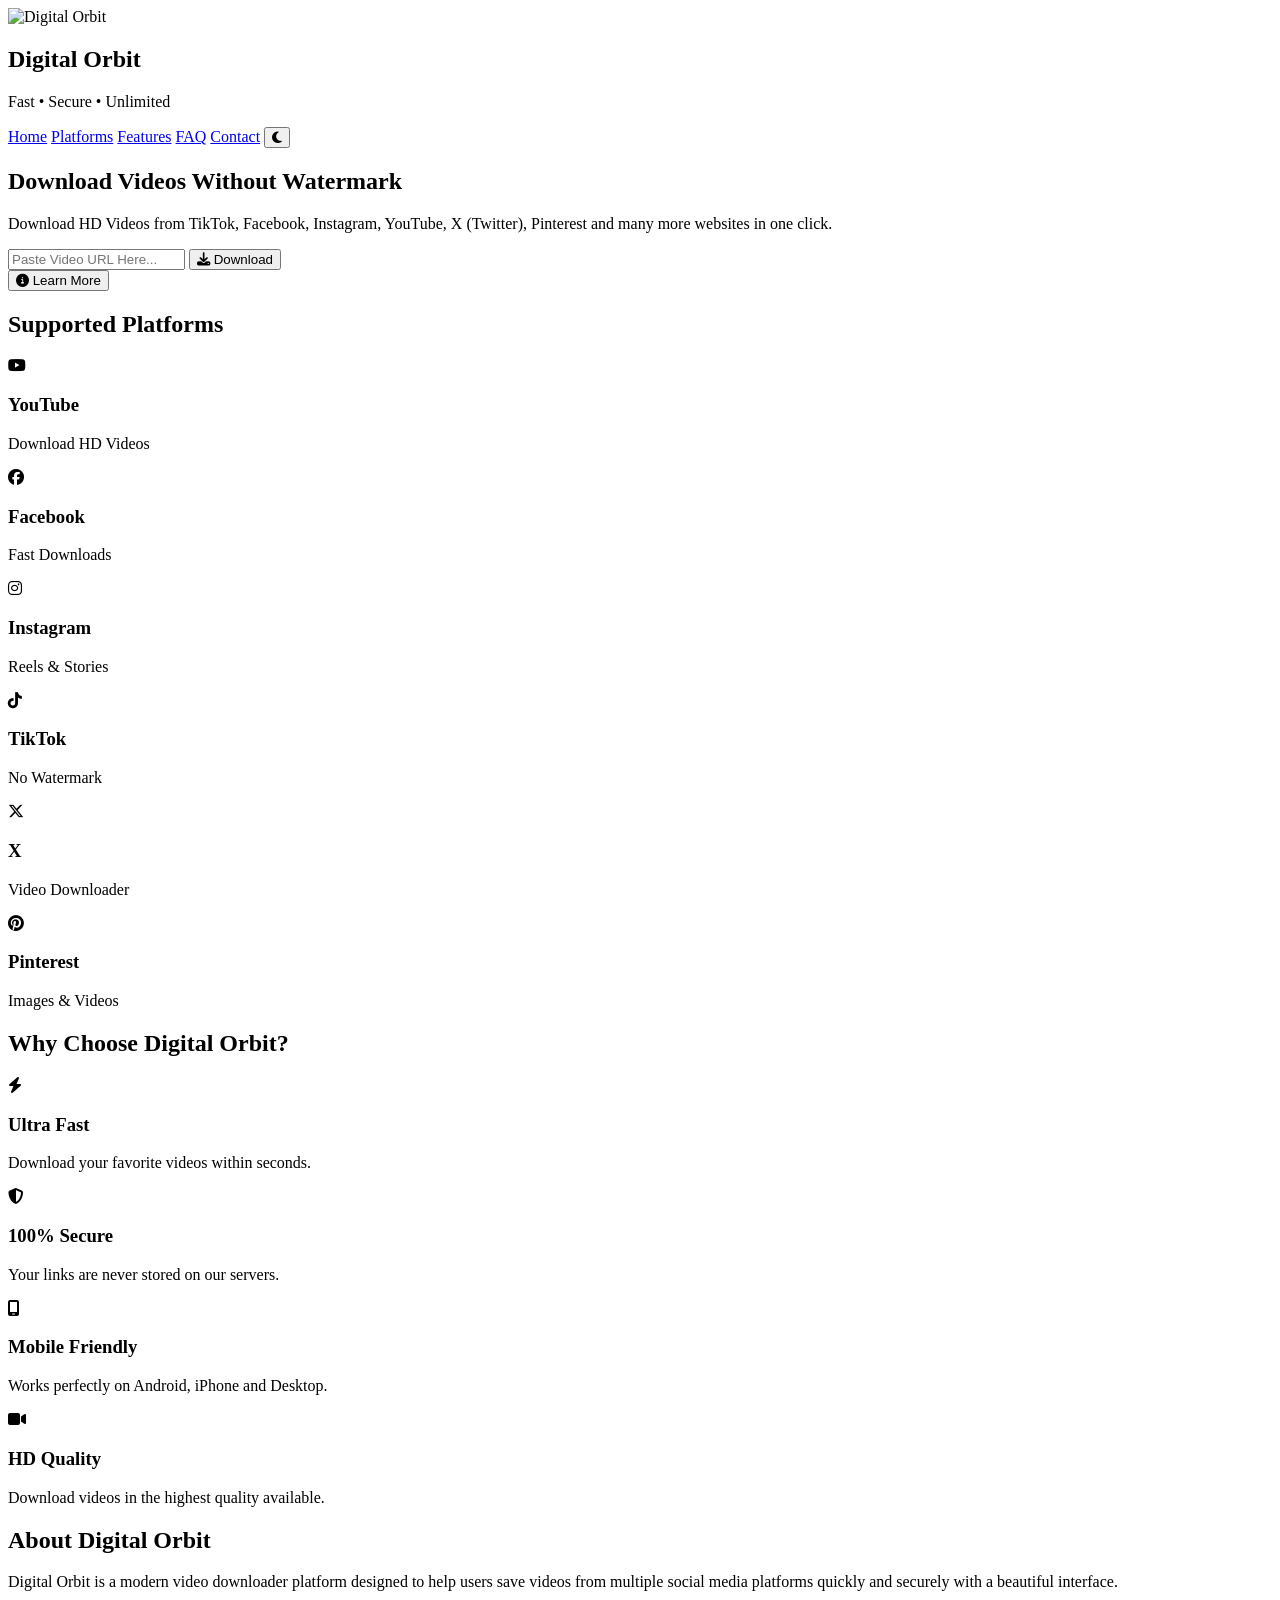
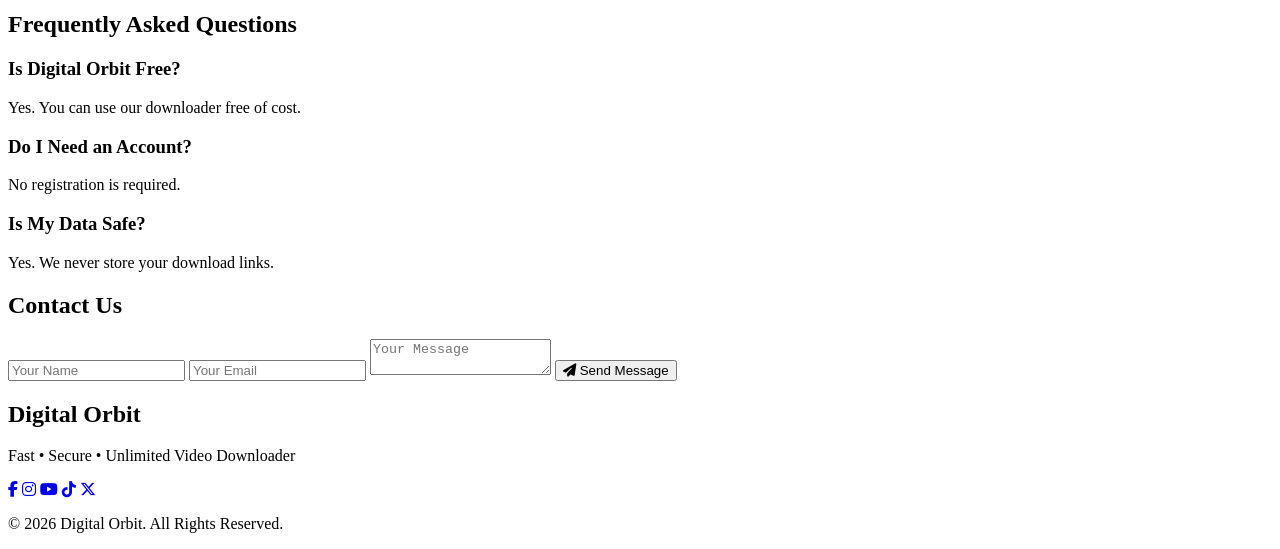
==== index.html @ 80f9911b "Add files via upload" ====
<!DOCTYPE html>
<html lang="en">
<head>
<meta charset="UTF-8">
<meta name="viewport" content="width=device-width, initial-scale=1.0">

<title>Digital Orbit | Video Downloader</title>

<link rel="stylesheet" href="style.css">

<link rel="preconnect" href="https://fonts.googleapis.com">
<link href="https://fonts.googleapis.com/css2?family=Poppins:wght@300;400;500;600;700;800&display=swap" rel="stylesheet">

<link rel="stylesheet" href="https://cdnjs.cloudflare.com/ajax/libs/font-awesome/6.6.0/css/all.min.css">

</head>

<body>



<header>

<div class="logo">

<img src="logo.png" alt="Digital Orbit">

<div class="logo-text">

<h2>Digital Orbit</h2>

<p>Fast • Secure • Unlimited</p>

</div>

</div>

<nav>

<a href="#home">Home</a>

<a href="#platforms">Platforms</a>

<a href="#features">Features</a>

<a href="#faq">FAQ</a>

<a href="#contact">Contact</a>

<button id="mode">

<i class="fa-solid fa-moon"></i>

</button>

</nav>

</header>

<!-- ================= HERO ================= -->

<section class="hero" id="home">

<div class="hero-content">

<h1>

Download Videos

<span>Without Watermark</span>

</h1>

<p>

Download HD Videos from TikTok, Facebook,
Instagram, YouTube, X (Twitter), Pinterest
and many more websites in one click.

</p>

<div class="download-box">

<input
type="text"
id="videoURL"
placeholder="Paste Video URL Here...">

<button id="downloadBtn">

<i class="fa-solid fa-download"></i>

Download

</button>

</div>

<div class="hero-buttons">

<button class="secondary">

<i class="fa-solid fa-circle-info"></i>

Learn More

</button>

</div>

</div>

</section>

<!-- ================= PLATFORMS ================= -->

<section class="cards" id="platforms">

<h2 class="section-title">

Supported Platforms

</h2>

<div class="card-container">

<div class="card">

<i class="fab fa-youtube"></i>

<h3>YouTube</h3>

<p>Download HD Videos</p>

</div>

<div class="card">

<i class="fab fa-facebook"></i>

<h3>Facebook</h3>

<p>Fast Downloads</p>

</div>

<div class="card">

<i class="fab fa-instagram"></i>

<h3>Instagram</h3>

<p>Reels & Stories</p>

</div>

<div class="card">

<i class="fab fa-tiktok"></i>

<h3>TikTok</h3>

<p>No Watermark</p>

</div>

<div class="card">

<i class="fab fa-x-twitter"></i>

<h3>X</h3>

<p>Video Downloader</p>

</div>

<div class="card">

<i class="fab fa-pinterest"></i>

<h3>Pinterest</h3>

<p>Images & Videos</p>

</div>

</div>

</section>
<!-- ================= FEATURES ================= -->

<section class="features" id="features">

<h2 class="section-title">Why Choose Digital Orbit?</h2>

<div class="feature-grid">

<div class="feature-box">
<i class="fa-solid fa-bolt"></i>
<h3>Ultra Fast</h3>
<p>Download your favorite videos within seconds.</p>
</div>

<div class="feature-box">
<i class="fa-solid fa-shield-halved"></i>
<h3>100% Secure</h3>
<p>Your links are never stored on our servers.</p>
</div>

<div class="feature-box">
<i class="fa-solid fa-mobile-screen"></i>
<h3>Mobile Friendly</h3>
<p>Works perfectly on Android, iPhone and Desktop.</p>
</div>

<div class="feature-box">
<i class="fa-solid fa-video"></i>
<h3>HD Quality</h3>
<p>Download videos in the highest quality available.</p>
</div>

</div>

</section>

<!-- ================= ABOUT ================= -->

<section class="about">

<h2 class="section-title">About Digital Orbit</h2>

<p>

Digital Orbit is a modern video downloader platform designed
to help users save videos from multiple social media platforms
quickly and securely with a beautiful interface.

</p>

</section>

<!-- ================= FAQ ================= -->

<section class="faq" id="faq">

<h2 class="section-title">Frequently Asked Questions</h2>

<div class="faq-item">
<h3>Is Digital Orbit Free?</h3>
<p>Yes. You can use our downloader free of cost.</p>
</div>

<div class="faq-item">
<h3>Do I Need an Account?</h3>
<p>No registration is required.</p>
</div>

<div class="faq-item">
<h3>Is My Data Safe?</h3>
<p>Yes. We never store your download links.</p>
</div>

</section>

<!-- ================= CONTACT ================= -->

<section class="contact" id="contact">

<h2 class="section-title">Contact Us</h2>

<form class="contact-form">

<input type="text" placeholder="Your Name">

<input type="email" placeholder="Your Email">

<textarea placeholder="Your Message"></textarea>

<button type="submit">

<i class="fa-solid fa-paper-plane"></i>

Send Message

</button>

</form>

</section>

<!-- ================= FOOTER ================= -->

<footer>

<div class="footer-content">

<h2>Digital Orbit</h2>

<p>

Fast • Secure • Unlimited Video Downloader

</p>

<div class="socials">

<a href="#"><i class="fab fa-facebook-f"></i></a>

<a href="#"><i class="fab fa-instagram"></i></a>

<a href="#"><i class="fab fa-youtube"></i></a>

<a href="#"><i class="fab fa-tiktok"></i></a>

<a href="#"><i class="fab fa-x-twitter"></i></a>

</div>

<p class="copyright">

© 2026 Digital Orbit. All Rights Reserved.

</p>

</div>

</footer>

<script src="khan.js"></script>

</body>
</html>
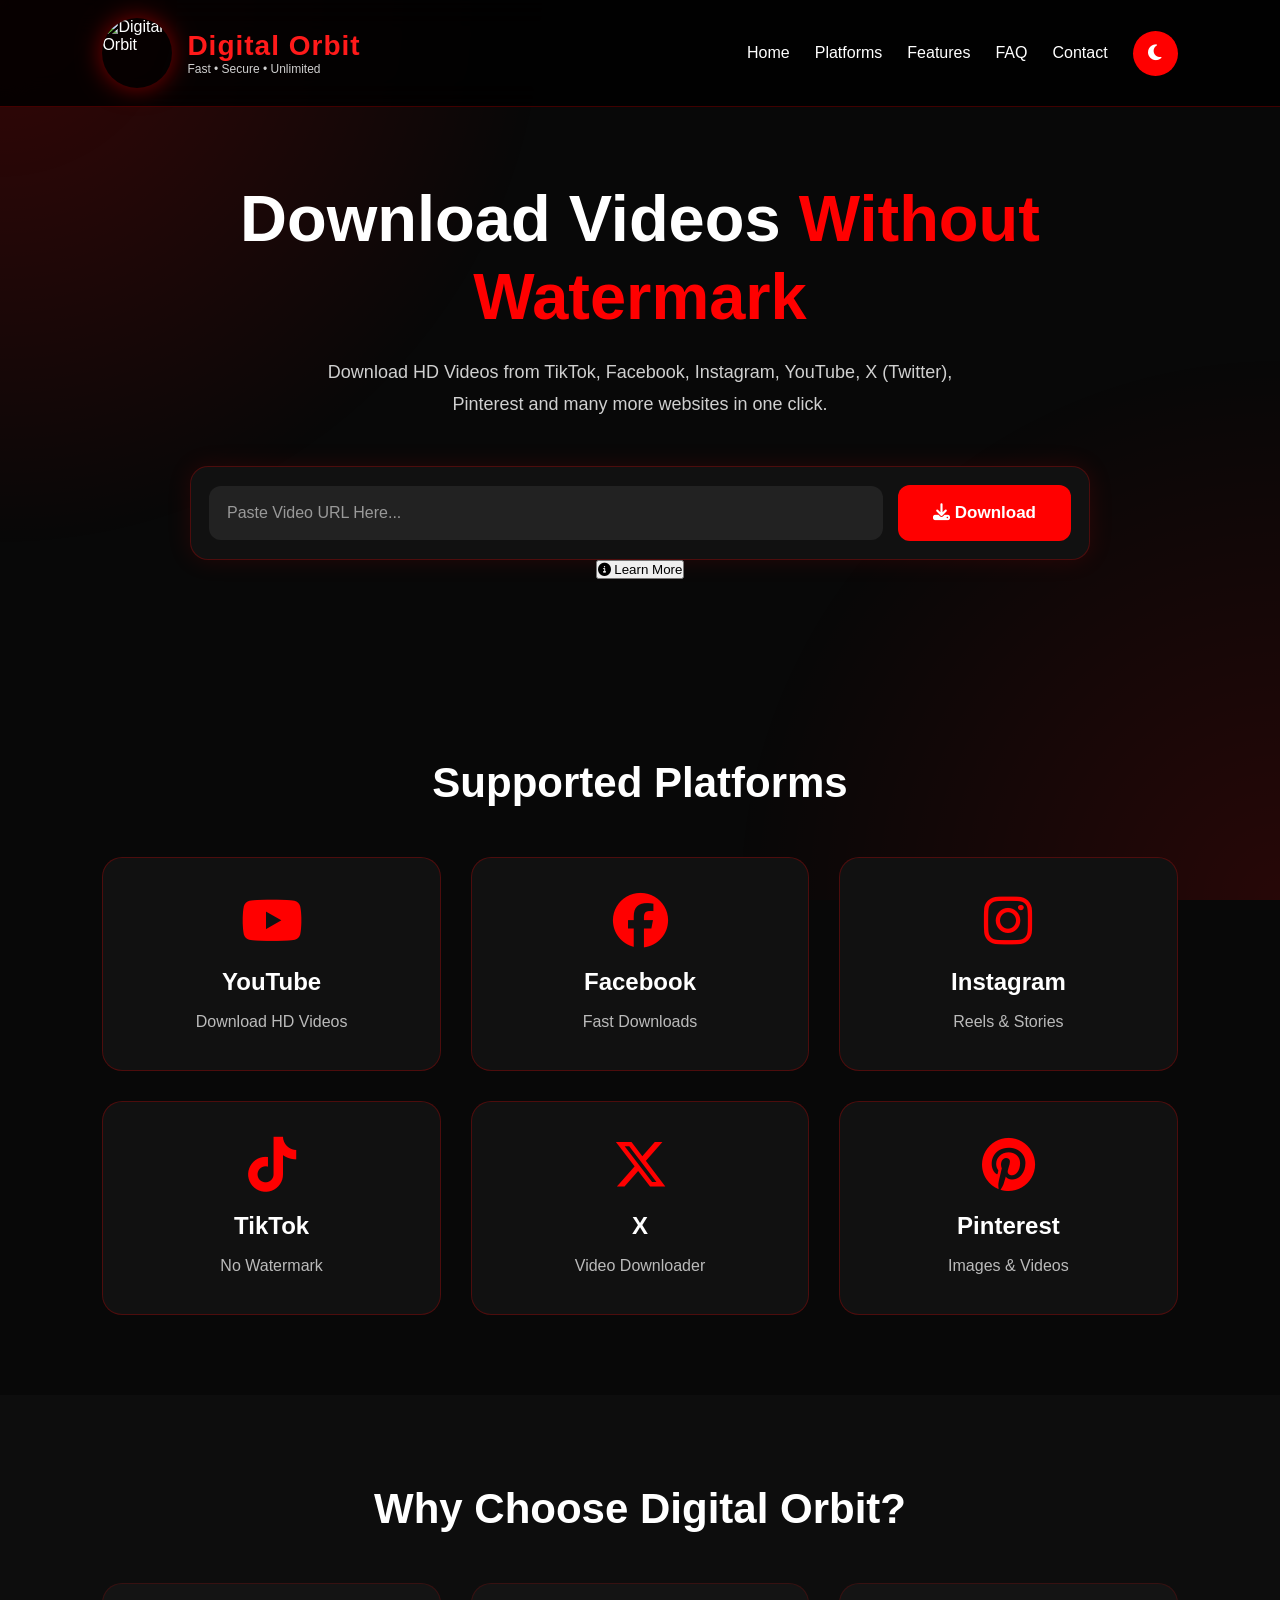
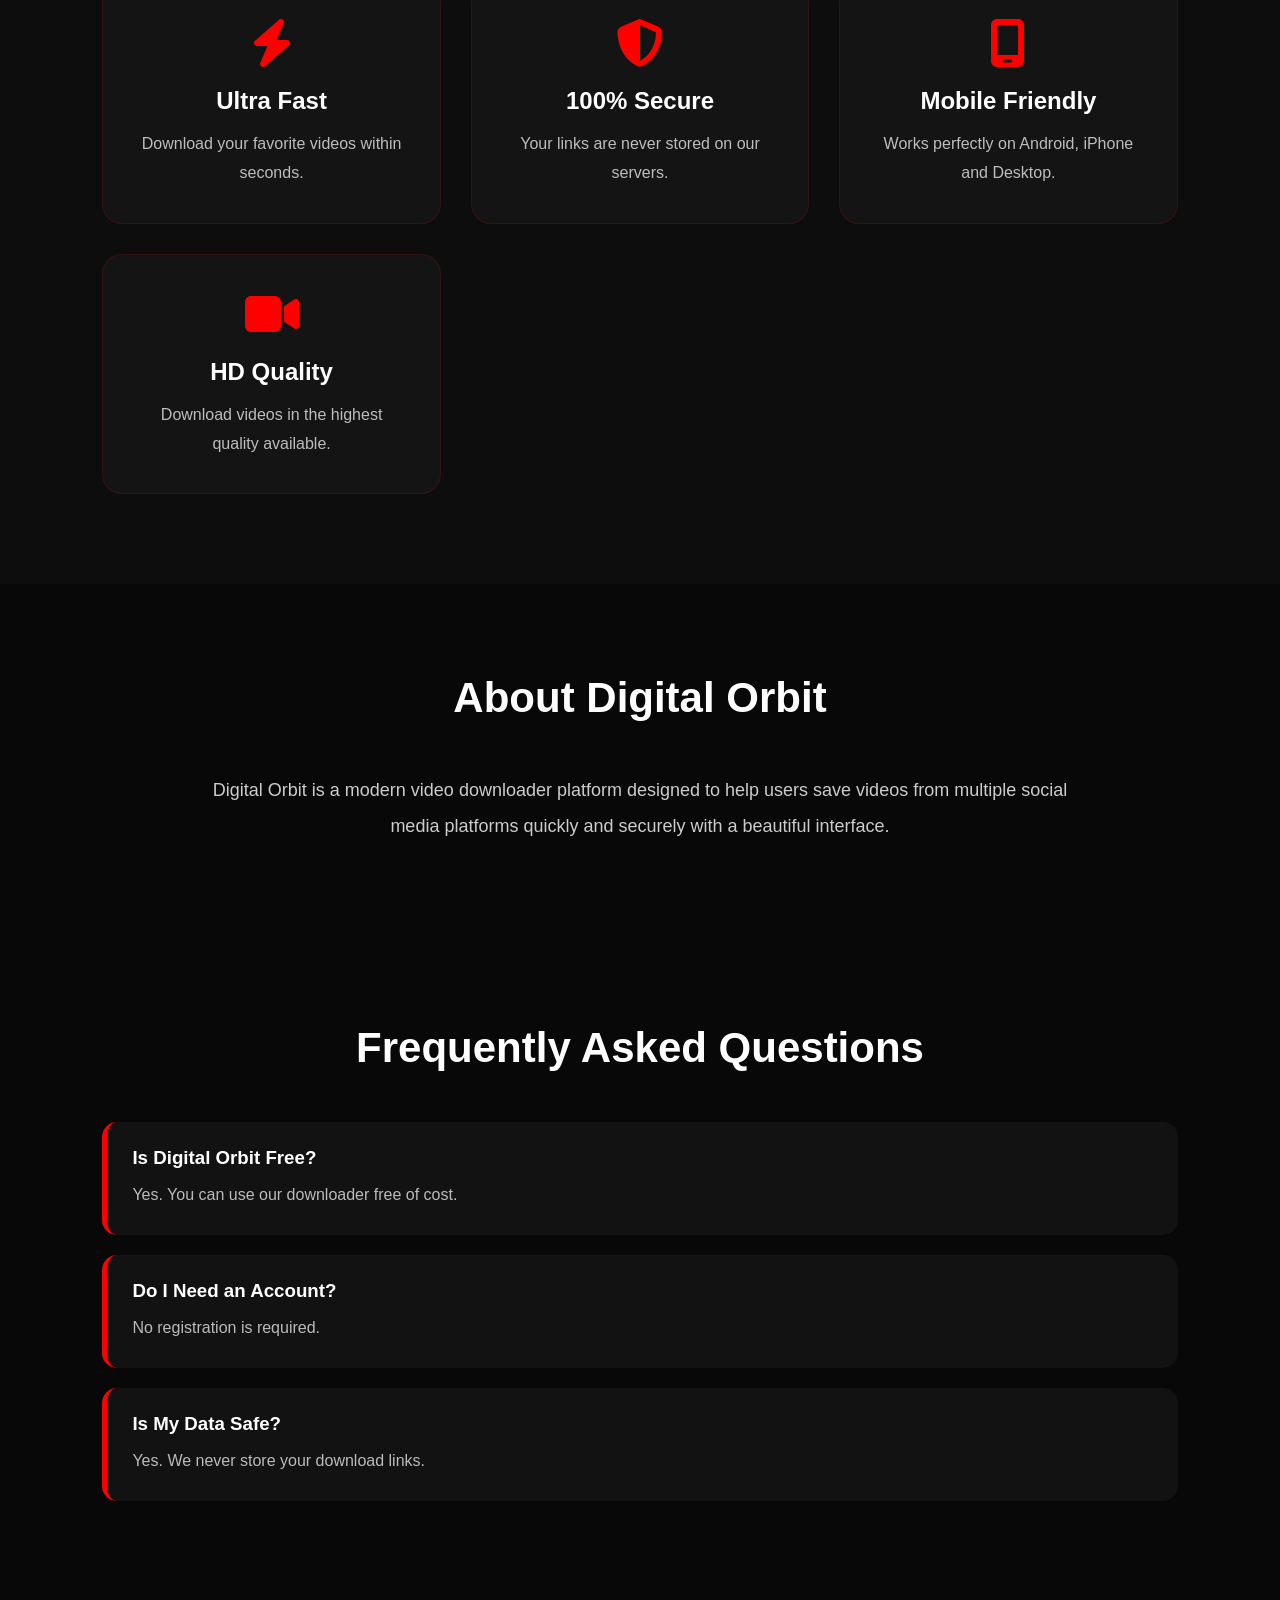
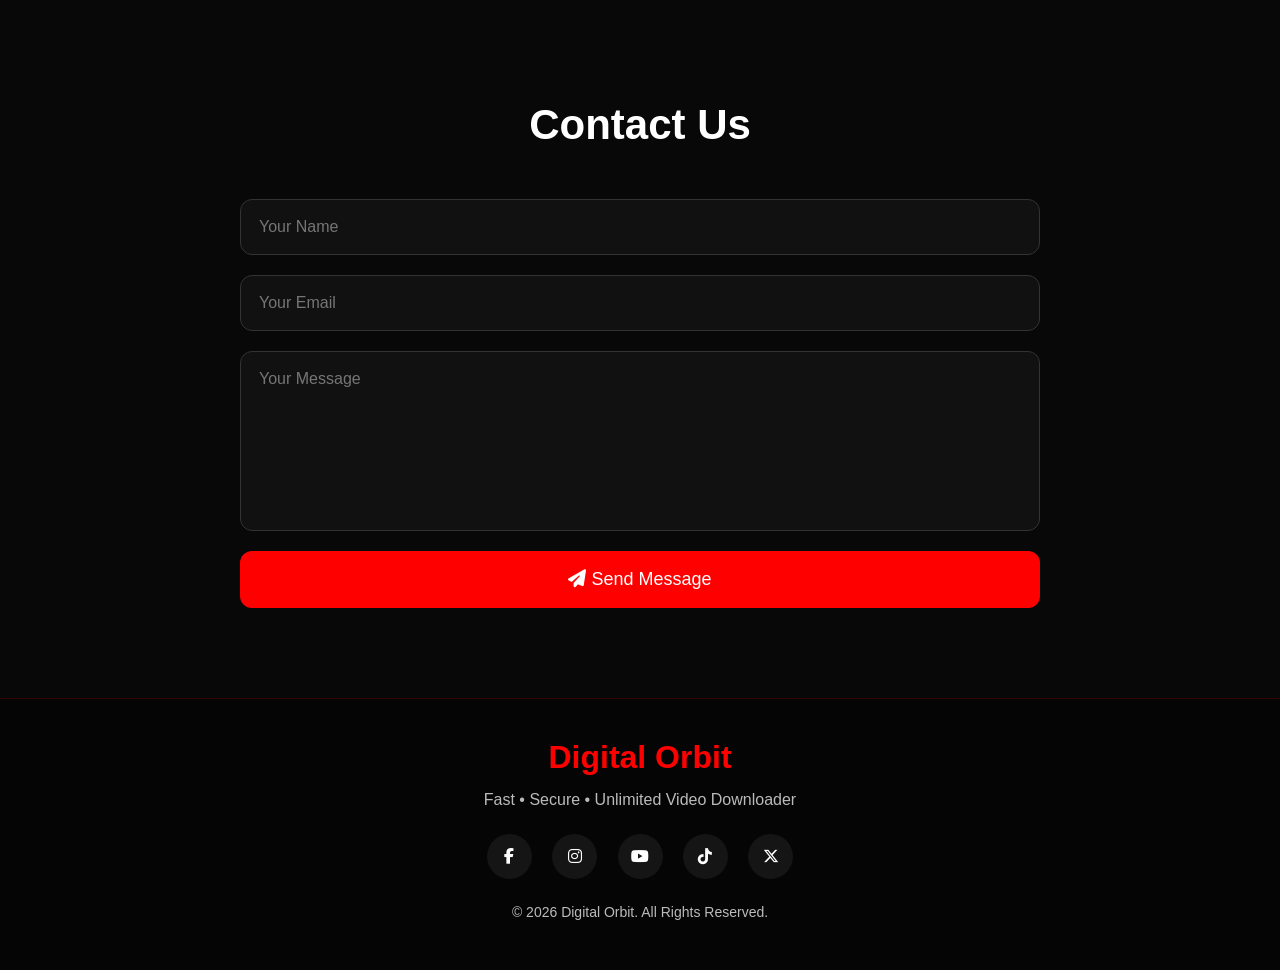
==== commit d3df97ce: "Add files via upload" ====
--- a/index.html
+++ b/index.html
@@ -6,7 +6,7 @@
 
 <title>Digital Orbit | Video Downloader</title>
 
-<link rel="stylesheet" href="style.css">
+<link rel="stylesheet" href="khan.css">
 
 <link rel="preconnect" href="https://fonts.googleapis.com">
 <link href="https://fonts.googleapis.com/css2?family=Poppins:wght@300;400;500;600;700;800&display=swap" rel="stylesheet">
--- a/khan.css
+++ b/khan.css
@@ -0,0 +1,845 @@
+
+
+*{
+margin:0;
+padding:0;
+box-sizing:border-box;
+font-family:'Poppins',sans-serif;
+scroll-behavior:smooth;
+}
+
+body{
+
+background:#080808;
+color:#fff;
+overflow-x:hidden;
+
+}
+
+/* Animated Background */
+
+body::before{
+
+content:"";
+
+position:fixed;
+
+top:0;
+left:0;
+
+width:100%;
+height:100%;
+
+background:
+radial-gradient(circle at top left,#ff000030,transparent 35%),
+radial-gradient(circle at bottom right,#ff000020,transparent 35%);
+
+z-index:-2;
+
+}
+
+/* ================= HEADER ================= */
+
+header{
+
+width:100%;
+
+padding:18px 8%;
+
+display:flex;
+
+justify-content:space-between;
+
+align-items:center;
+
+position:fixed;
+
+top:0;
+
+left:0;
+
+background:rgba(0,0,0,.85);
+
+backdrop-filter:blur(15px);
+
+border-bottom:1px solid rgba(255,0,0,.25);
+
+z-index:1000;
+
+}
+
+/* Logo */
+
+.logo{
+
+display:flex;
+
+align-items:center;
+
+gap:15px;
+
+cursor:pointer;
+
+}
+
+.logo img{
+
+width:70px;
+
+height:70px;
+
+border-radius:50%;
+
+box-shadow:0 0 25px rgba(255,0,0,.5);
+
+transition:.5s;
+
+}
+
+.logo img:hover{
+
+transform:rotate(360deg) scale(1.1);
+
+}
+
+.logo-text h2{
+
+font-size:28px;
+
+font-weight:700;
+
+color:#ff1a1a;
+
+letter-spacing:1px;
+
+}
+
+.logo-text p{
+
+font-size:12px;
+
+color:#cfcfcf;
+
+}
+
+/* Navigation */
+
+nav{
+
+display:flex;
+
+align-items:center;
+
+gap:25px;
+
+}
+
+nav a{
+
+text-decoration:none;
+
+color:white;
+
+font-weight:500;
+
+transition:.4s;
+
+position:relative;
+
+}
+
+nav a::after{
+
+content:"";
+
+position:absolute;
+
+left:0;
+
+bottom:-5px;
+
+width:0;
+
+height:2px;
+
+background:#ff0000;
+
+transition:.4s;
+
+}
+
+nav a:hover{
+
+color:#ff0000;
+
+}
+
+nav a:hover::after{
+
+width:100%;
+
+}
+
+/* Dark Mode Button */
+
+#mode{
+
+width:45px;
+
+height:45px;
+
+border:none;
+
+border-radius:50%;
+
+background:#ff0000;
+
+color:#fff;
+
+cursor:pointer;
+
+font-size:18px;
+
+transition:.4s;
+
+}
+
+#mode:hover{
+
+transform:rotate(180deg);
+
+background:#c40000;
+
+}
+
+/* ================= HERO ================= */
+
+.hero{
+
+padding-top:180px;
+
+padding-bottom:100px;
+
+padding-left:8%;
+
+padding-right:8%;
+
+text-align:center;
+
+}
+
+.hero h1{
+
+font-size:65px;
+
+font-weight:700;
+
+margin-bottom:20px;
+
+line-height:1.2;
+
+}
+
+.hero h1 span{
+
+color:#ff0000;
+
+}
+
+.hero p{
+
+font-size:18px;
+
+color:#d0d0d0;
+
+max-width:700px;
+
+margin:auto;
+
+line-height:1.8;
+
+margin-bottom:45px;
+
+}
+
+/* Download Box */
+
+.download-box{
+
+display:flex;
+
+justify-content:center;
+
+align-items:center;
+
+gap:15px;
+
+background:#111;
+
+padding:18px;
+
+border-radius:18px;
+
+border:1px solid rgba(255,0,0,.25);
+
+box-shadow:0 0 25px rgba(255,0,0,.12);
+
+max-width:900px;
+
+margin:auto;
+
+}
+
+.download-box input{
+
+flex:1;
+
+padding:18px;
+
+border:none;
+
+border-radius:12px;
+
+background:#222;
+
+color:#fff;
+
+font-size:16px;
+
+outline:none;
+
+}
+
+.download-box input::placeholder{
+
+color:#999;
+
+}
+
+.download-box button{
+
+padding:18px 35px;
+
+border:none;
+
+border-radius:12px;
+
+background:#ff0000;
+
+color:white;
+
+font-size:17px;
+
+font-weight:600;
+
+cursor:pointer;
+
+transition:.4s;
+
+}
+
+.download-box button:hover{
+
+background:#cc0000;
+
+transform:translateY(-3px);
+
+box-shadow:0 0 20px red;
+
+}
+/* ===========================
+   PLATFORM CARDS
+=========================== */
+
+.cards{
+
+padding:80px 8%;
+
+}
+
+.section-title{
+
+font-size:42px;
+
+text-align:center;
+
+margin-bottom:50px;
+
+color:#fff;
+
+}
+
+.card-container{
+
+display:grid;
+
+grid-template-columns:repeat(auto-fit,minmax(250px,1fr));
+
+gap:30px;
+
+}
+
+.card{
+
+background:#111;
+
+border:1px solid rgba(255,0,0,.25);
+
+border-radius:20px;
+
+padding:35px 25px;
+
+text-align:center;
+
+transition:.4s;
+
+cursor:pointer;
+
+}
+
+.card:hover{
+
+transform:translateY(-10px);
+
+border-color:#ff0000;
+
+box-shadow:0 0 30px rgba(255,0,0,.35);
+
+}
+
+.card i{
+
+font-size:55px;
+
+color:#ff0000;
+
+margin-bottom:20px;
+
+}
+
+.card h3{
+
+font-size:24px;
+
+margin-bottom:12px;
+
+}
+
+.card p{
+
+color:#bbb;
+
+line-height:1.7;
+
+}
+
+/* ===========================
+   FEATURES
+=========================== */
+
+.features{
+
+padding:90px 8%;
+
+background:#0d0d0d;
+
+}
+
+.feature-grid{
+
+display:grid;
+
+grid-template-columns:repeat(auto-fit,minmax(260px,1fr));
+
+gap:30px;
+
+}
+
+.feature-box{
+
+background:#141414;
+
+padding:35px;
+
+border-radius:20px;
+
+text-align:center;
+
+transition:.4s;
+
+border:1px solid rgba(255,0,0,.15);
+
+}
+
+.feature-box:hover{
+
+transform:translateY(-8px);
+
+border-color:#ff0000;
+
+box-shadow:0 0 30px rgba(255,0,0,.25);
+
+}
+
+.feature-box i{
+
+font-size:48px;
+
+color:#ff0000;
+
+margin-bottom:20px;
+
+}
+
+.feature-box h3{
+
+margin-bottom:15px;
+
+font-size:24px;
+
+}
+
+.feature-box p{
+
+color:#bdbdbd;
+
+line-height:1.8;
+
+}
+
+/* ===========================
+   ABOUT
+=========================== */
+
+.about{
+
+padding:90px 8%;
+
+text-align:center;
+
+}
+
+.about p{
+
+max-width:900px;
+
+margin:auto;
+
+font-size:18px;
+
+line-height:2;
+
+color:#ccc;
+
+}
+
+/* ===========================
+   FAQ
+=========================== */
+
+.faq{
+
+padding:90px 8%;
+
+}
+
+.faq-item{
+
+background:#121212;
+
+padding:25px;
+
+margin-bottom:20px;
+
+border-radius:15px;
+
+border-left:5px solid #ff0000;
+
+transition:.3s;
+
+}
+
+.faq-item:hover{
+
+background:#181818;
+
+}
+
+.faq-item h3{
+
+margin-bottom:12px;
+
+}
+
+.faq-item p{
+
+color:#bbb;
+
+line-height:1.8;
+
+}
+
+/* ===========================
+   CONTACT
+=========================== */
+
+.contact{
+
+padding:90px 8%;
+
+}
+
+.contact-form{
+
+max-width:800px;
+
+margin:auto;
+
+display:flex;
+
+flex-direction:column;
+
+gap:20px;
+
+}
+
+.contact-form input,
+.contact-form textarea{
+
+padding:18px;
+
+background:#111;
+
+border:1px solid #333;
+
+border-radius:12px;
+
+color:white;
+
+font-size:16px;
+
+outline:none;
+
+}
+
+.contact-form input:focus,
+.contact-form textarea:focus{
+
+border-color:#ff0000;
+
+}
+
+.contact-form textarea{
+
+height:180px;
+
+resize:none;
+
+}
+
+.contact-form button{
+
+padding:18px;
+
+background:#ff0000;
+
+border:none;
+
+border-radius:12px;
+
+color:white;
+
+font-size:18px;
+
+cursor:pointer;
+
+transition:.4s;
+
+}
+
+.contact-form button:hover{
+
+background:#c40000;
+
+box-shadow:0 0 20px red;
+
+}
+
+/* ===========================
+   FOOTER
+=========================== */
+
+footer{
+
+padding:40px 8%;
+
+background:#050505;
+
+text-align:center;
+
+border-top:1px solid rgba(255,0,0,.2);
+
+}
+
+.footer-content h2{
+
+font-size:32px;
+
+color:#ff0000;
+
+margin-bottom:15px;
+
+}
+
+.footer-content p{
+
+color:#bbb;
+
+margin:10px 0;
+
+}
+
+.socials{
+
+margin:25px 0;
+
+}
+
+.socials a{
+
+display:inline-flex;
+
+justify-content:center;
+
+align-items:center;
+
+width:45px;
+
+height:45px;
+
+background:#151515;
+
+border-radius:50%;
+
+margin:0 8px;
+
+color:#fff;
+
+text-decoration:none;
+
+transition:.4s;
+
+}
+
+.socials a:hover{
+
+background:#ff0000;
+
+transform:translateY(-5px);
+
+}
+
+.copyright{
+
+margin-top:20px;
+
+font-size:14px;
+
+color:#777;
+
+}
+
+/* ===========================
+   RESPONSIVE
+=========================== */
+
+@media(max-width:900px){
+
+header{
+
+flex-direction:column;
+
+padding:15px;
+
+}
+
+nav{
+
+margin-top:15px;
+
+flex-wrap:wrap;
+
+justify-content:center;
+
+}
+
+.hero h1{
+
+font-size:42px;
+
+}
+
+.download-box{
+
+flex-direction:column;
+
+}
+
+.download-box input,
+.download-box button{
+
+width:100%;
+
+}
+
+.logo{
+
+flex-direction:column;
+
+text-align:center;
+
+}
+
+}
+.show{
+opacity:1 !important;
+transform:translateY(0) !important;
+}
+
+.card,
+.feature-box,
+.faq-item,
+.about,
+.contact{
+
+opacity:0;
+transform:translateY(60px);
+transition:.8s;
+
+}
+
+button{
+position:relative;
+overflow:hidden;
+}
+
+.ripple{
+
+position:absolute;
+background:rgba(255,255,255,.4);
+border-radius:50%;
+transform:scale(0);
+animation:ripple .6s linear;
+
+}
+
+@keyframes ripple{
+
+to{
+
+transform:scale(4);
+opacity:0;
+
+}
+
+}
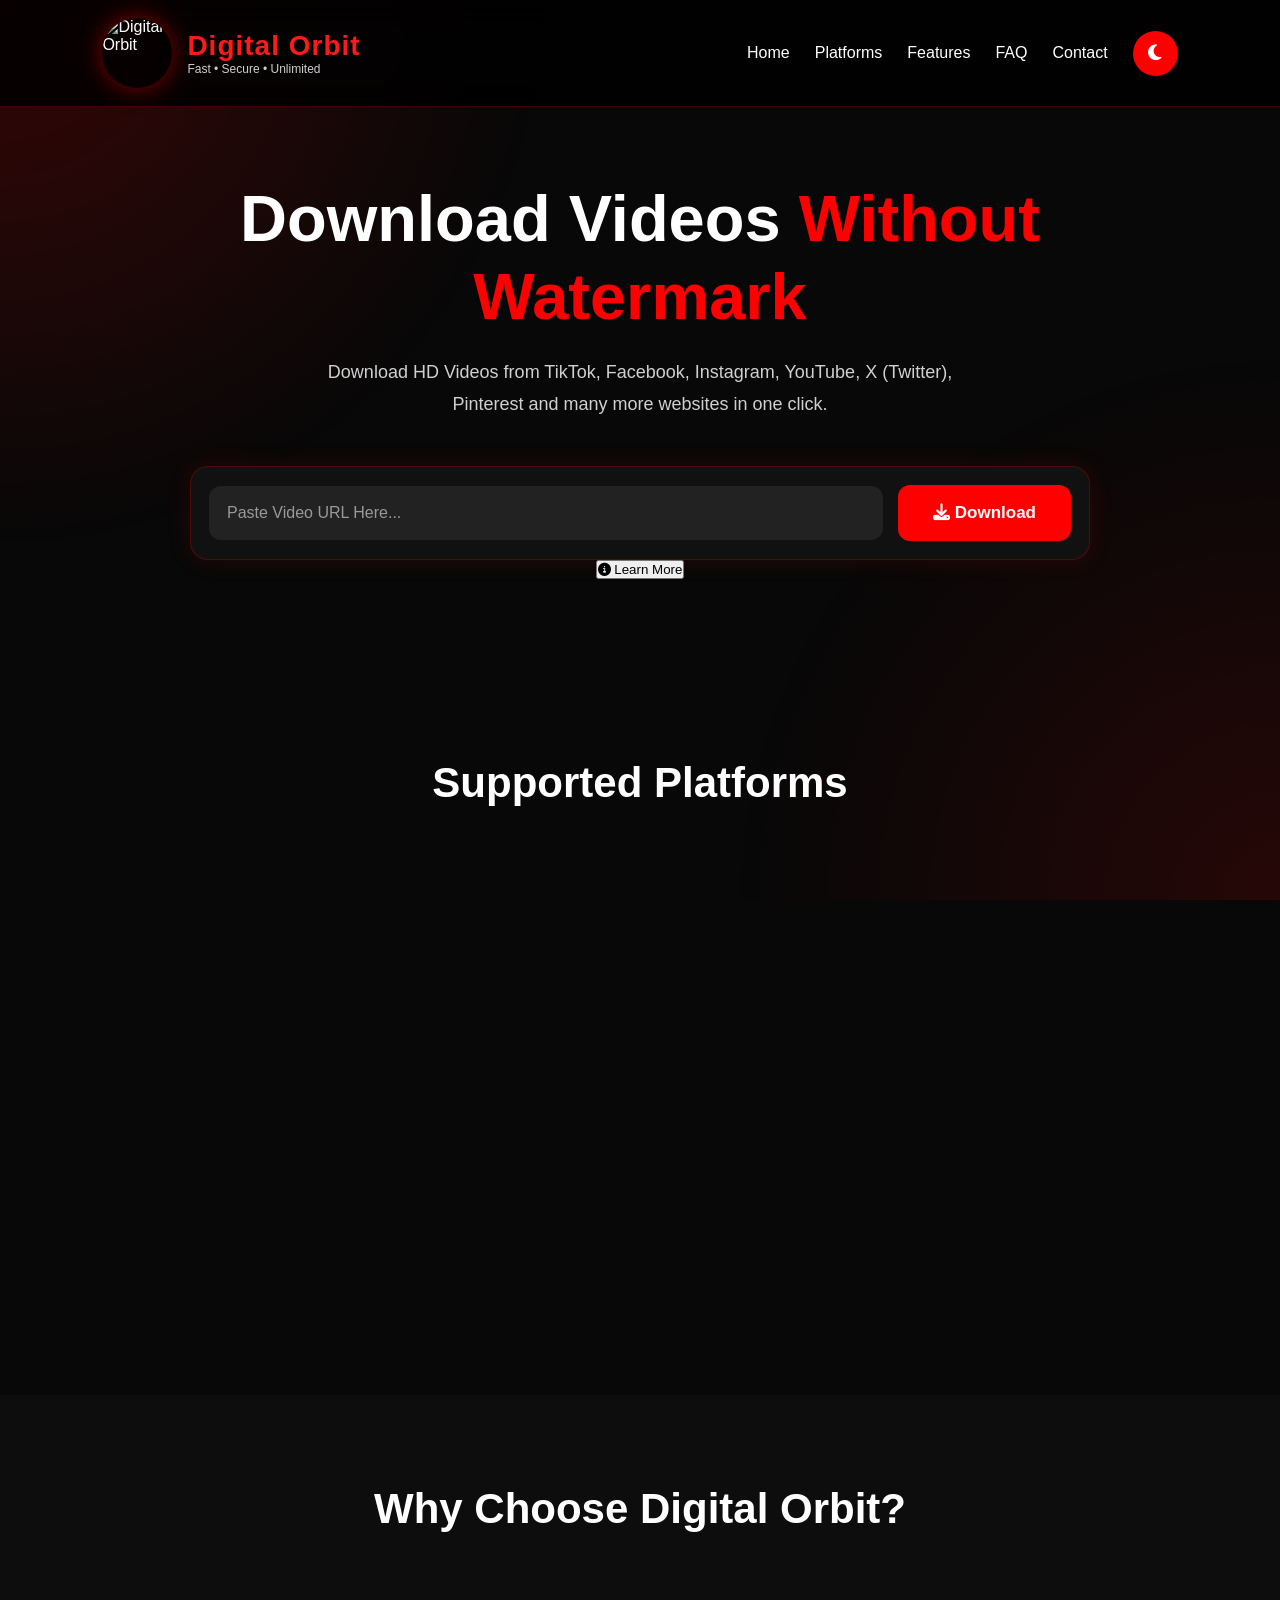
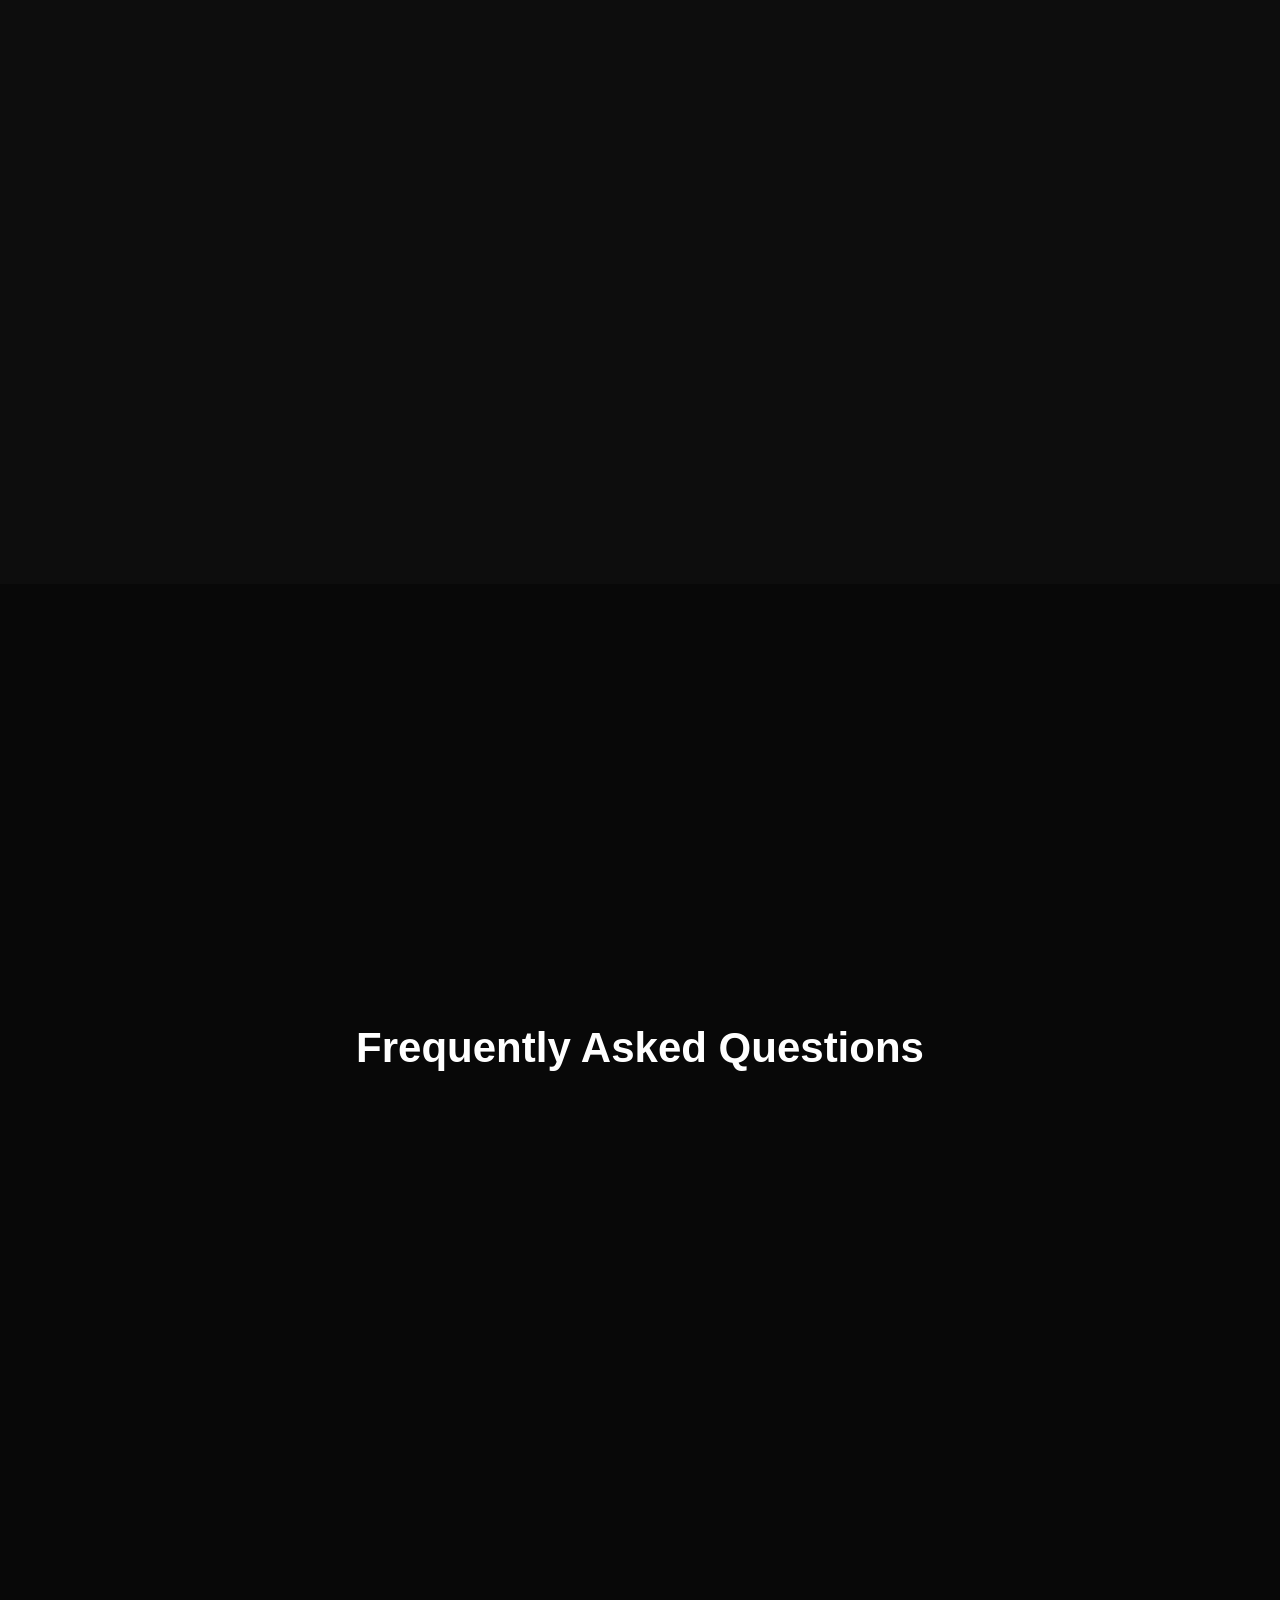
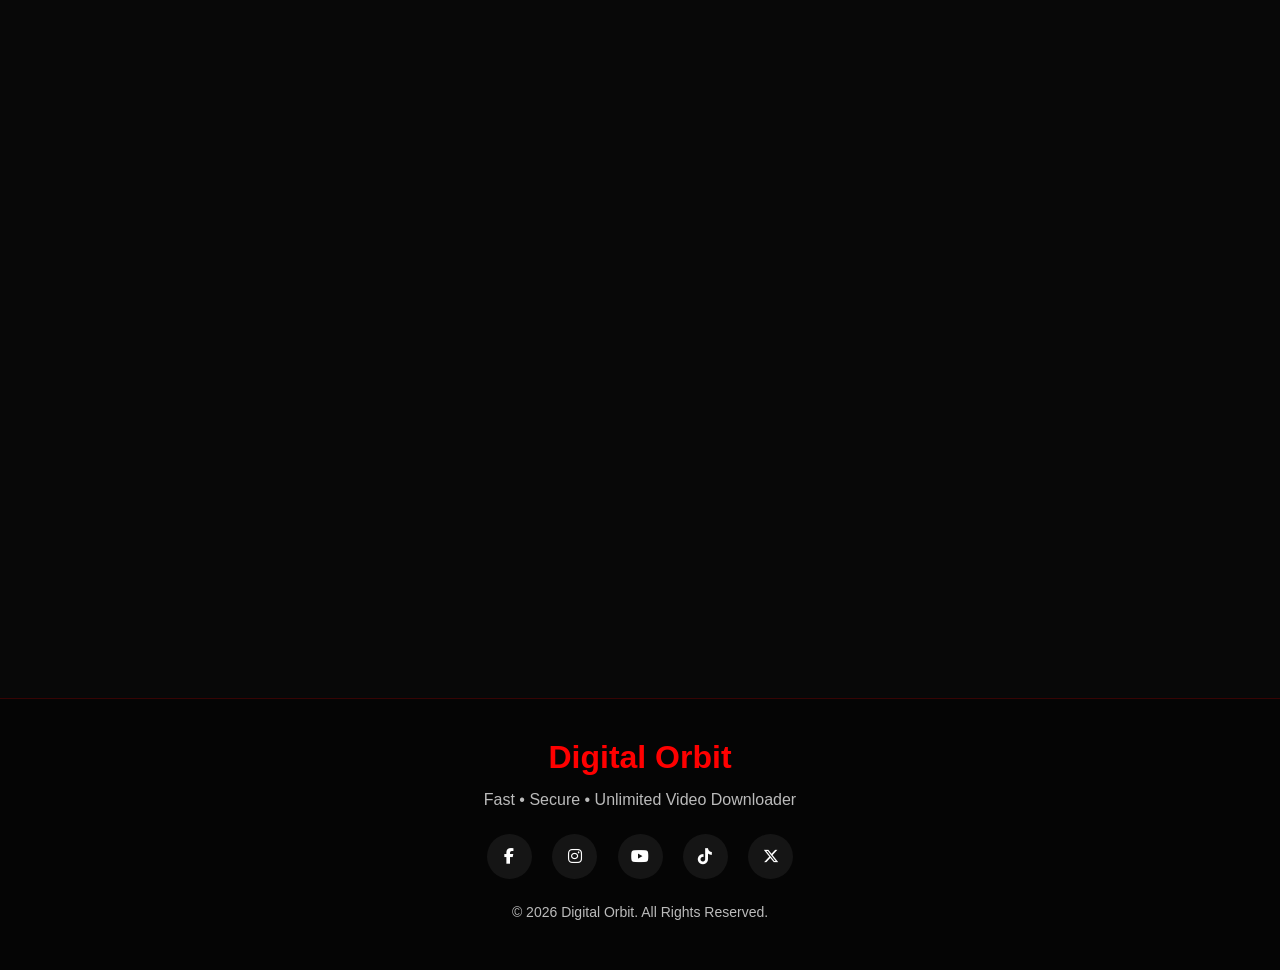
==== commit c59b0a77: "Update index.html" ====
--- a/index.html
+++ b/index.html
@@ -326,7 +326,7 @@
 
 </footer>
 
-<script src="khan.js"></script>
+<script type="module" src="khan.js"></script>
 
 </body>
 </html>
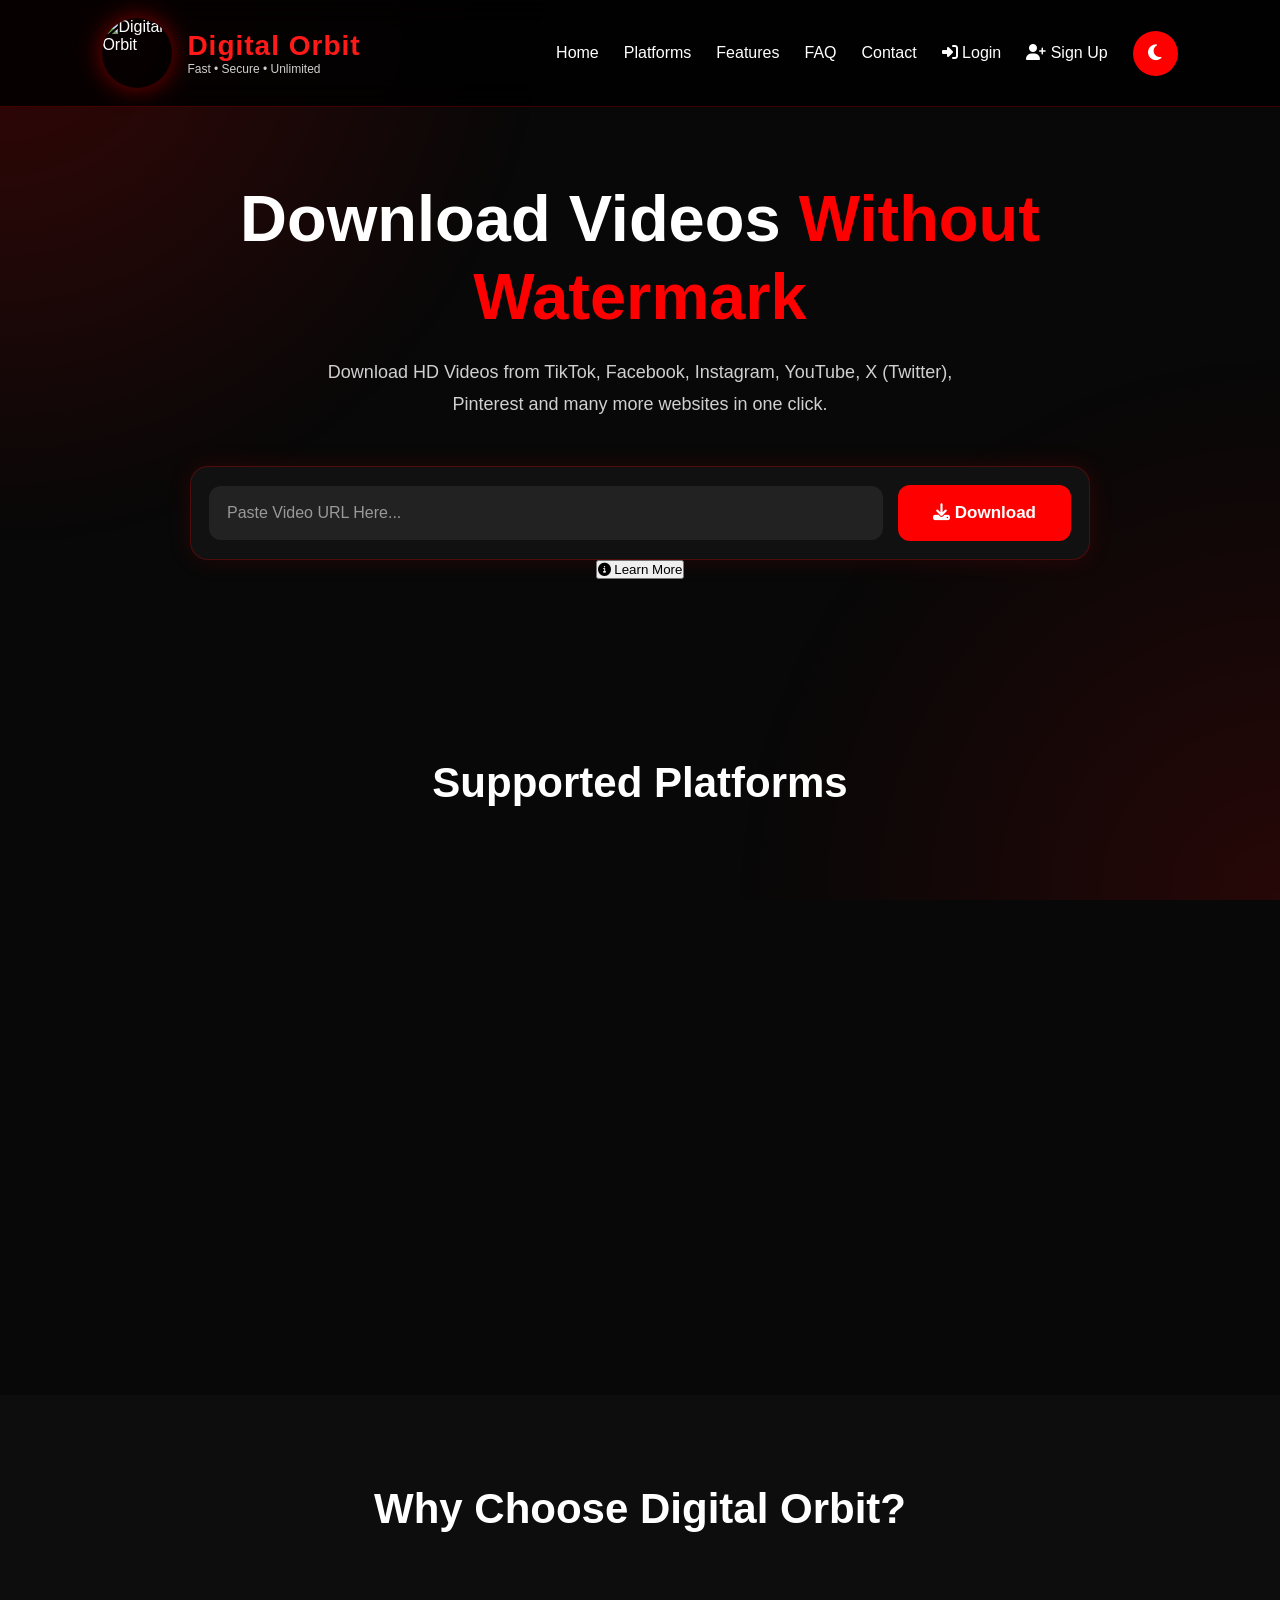
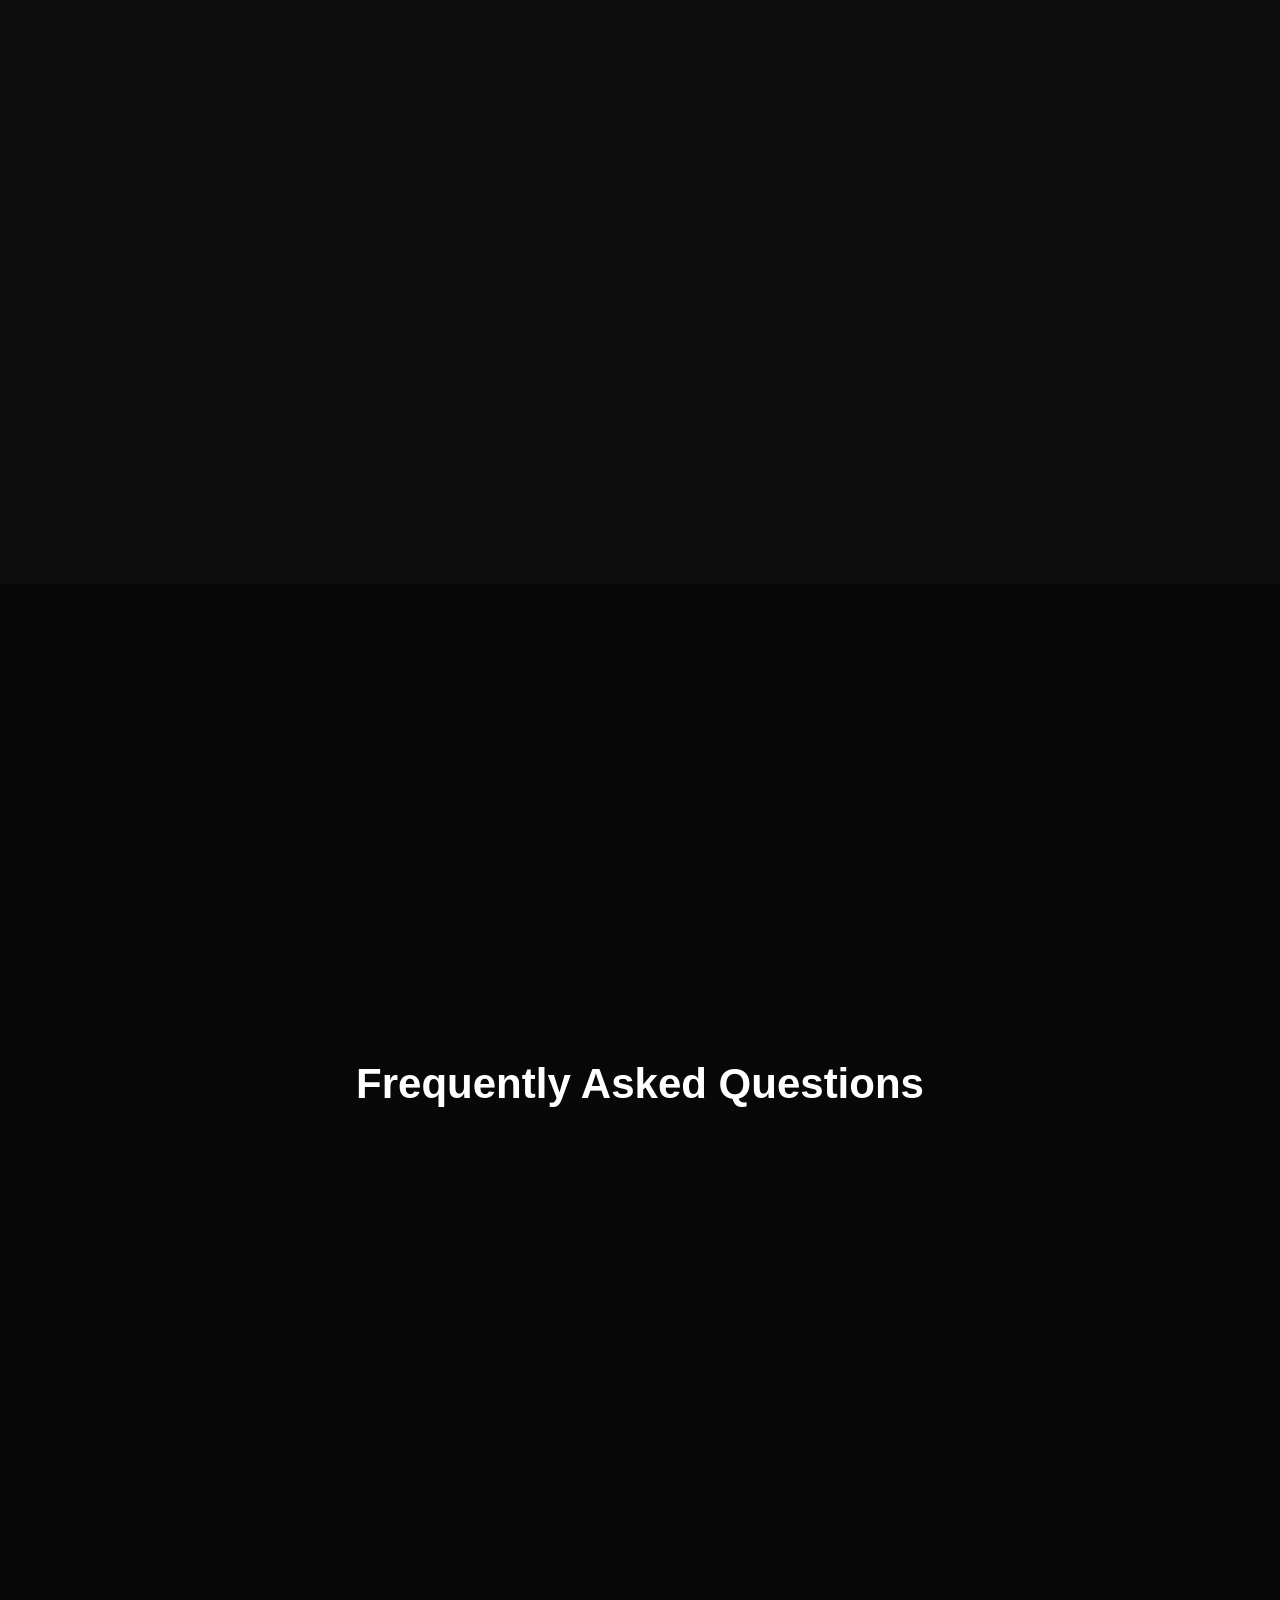
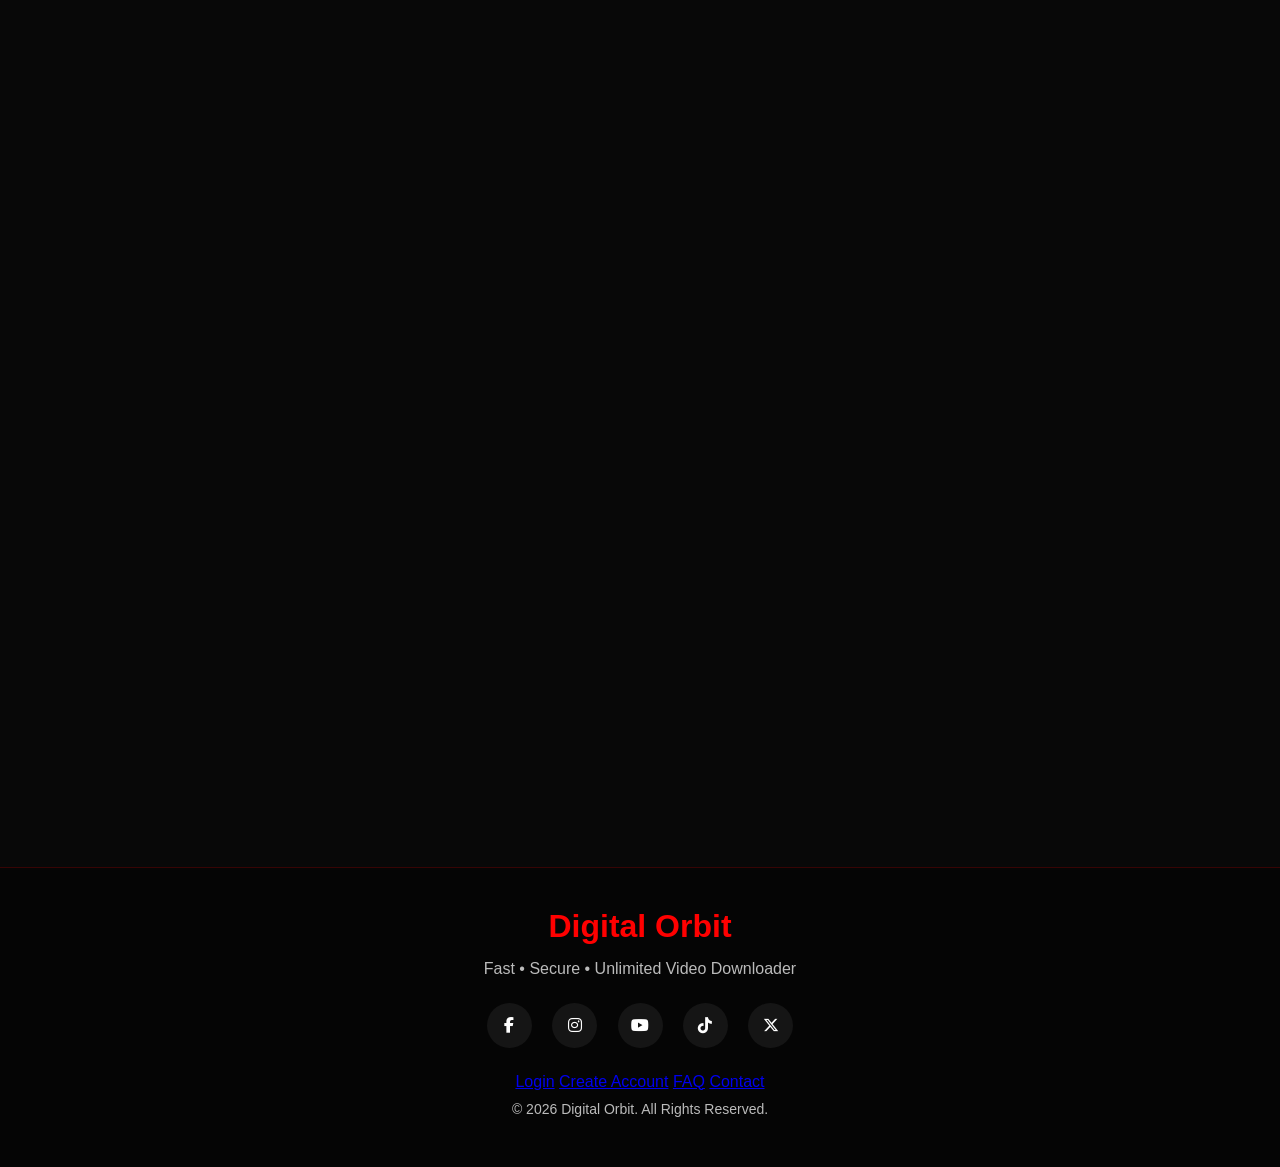
==== commit b246942c: "Update index.html" ====
--- a/index.html
+++ b/index.html
@@ -7,8 +7,10 @@
 <title>Digital Orbit | Video Downloader</title>
 
 <link rel="stylesheet" href="khan.css">
+<link rel="stylesheet" href="login.css">
 
 <link rel="preconnect" href="https://fonts.googleapis.com">
+
 <link href="https://fonts.googleapis.com/css2?family=Poppins:wght@300;400;500;600;700;800&display=swap" rel="stylesheet">
 
 <link rel="stylesheet" href="https://cdnjs.cloudflare.com/ajax/libs/font-awesome/6.6.0/css/all.min.css">
@@ -17,8 +19,6 @@
 
 <body>
 
-
-
 <header>
 
 <div class="logo">
@@ -46,6 +46,29 @@
 <a href="#faq">FAQ</a>
 
 <a href="#contact">Contact</a>
+
+<a href="login.html" class="login-btn" id="loginLink">
+<i class="fa-solid fa-right-to-bracket"></i>
+Login
+</a>
+
+<a href="login.html" class="signup-btn" id="signupLink">
+<i class="fa-solid fa-user-plus"></i>
+Sign Up
+</a>
+
+<div id="userBox" style="display:none;">
+
+<i class="fa-solid fa-circle-user"></i>
+
+<span id="userEmail"></span>
+
+<button id="logoutBtn">
+<i class="fa-solid fa-right-from-bracket"></i>
+Logout
+</button>
+
+</div>
 
 <button id="mode">
 
@@ -96,6 +119,12 @@
 
 </div>
 
+<p id="loginNotice" style="display:none;color:#ff4444;font-weight:600;margin-top:15px;">
+
+🔒 Please login first to download videos.
+
+</p>
+
 <div class="hero-buttons">
 
 <button class="secondary">
@@ -153,7 +182,6 @@
 <p>Reels & Stories</p>
 
 </div>
-
 <div class="card">
 
 <i class="fab fa-tiktok"></i>
@@ -168,9 +196,9 @@
 
 <i class="fab fa-x-twitter"></i>
 
-<h3>X</h3>
-
-<p>Video Downloader</p>
+<h3>X (Twitter)</h3>
+
+<p>HD Video Download</p>
 
 </div>
 
@@ -187,36 +215,77 @@
 </div>
 
 </section>
+
 <!-- ================= FEATURES ================= -->
 
 <section class="features" id="features">
 
-<h2 class="section-title">Why Choose Digital Orbit?</h2>
+<h2 class="section-title">
+
+Why Choose Digital Orbit?
+
+</h2>
 
 <div class="feature-grid">
 
 <div class="feature-box">
+
 <i class="fa-solid fa-bolt"></i>
+
 <h3>Ultra Fast</h3>
-<p>Download your favorite videos within seconds.</p>
+
+<p>Download videos in just a few seconds with high-speed servers.</p>
+
 </div>
 
 <div class="feature-box">
+
 <i class="fa-solid fa-shield-halved"></i>
+
 <h3>100% Secure</h3>
-<p>Your links are never stored on our servers.</p>
+
+<p>Your privacy is our priority. Your download links remain secure.</p>
+
 </div>
 
 <div class="feature-box">
-<i class="fa-solid fa-mobile-screen"></i>
+
+<i class="fa-solid fa-mobile-screen-button"></i>
+
 <h3>Mobile Friendly</h3>
-<p>Works perfectly on Android, iPhone and Desktop.</p>
+
+<p>Works perfectly on Android, iPhone, Tablet and Desktop.</p>
+
 </div>
 
 <div class="feature-box">
+
 <i class="fa-solid fa-video"></i>
+
 <h3>HD Quality</h3>
-<p>Download videos in the highest quality available.</p>
+
+<p>Download videos in HD, Full HD and the highest available quality.</p>
+
+</div>
+
+<div class="feature-box">
+
+<i class="fa-solid fa-user-lock"></i>
+
+<h3>Secure Login</h3>
+
+<p>Create your own account and keep your downloads secure.</p>
+
+</div>
+
+<div class="feature-box">
+
+<i class="fa-solid fa-cloud-arrow-down"></i>
+
+<h3>Unlimited Downloads</h3>
+
+<p>No daily limits. Download as many videos as you want.</p>
+
 </div>
 
 </div>
@@ -227,13 +296,20 @@
 
 <section class="about">
 
-<h2 class="section-title">About Digital Orbit</h2>
+<h2 class="section-title">
+
+About Digital Orbit
+
+</h2>
 
 <p>
 
-Digital Orbit is a modern video downloader platform designed
-to help users save videos from multiple social media platforms
-quickly and securely with a beautiful interface.
+Digital Orbit is a professional multi-platform video downloader
+designed to provide fast, secure and high-quality downloads.
+
+Create your free account, download unlimited videos,
+manage your downloads and enjoy a modern experience
+across all your devices.
 
 </p>
 
@@ -243,25 +319,45 @@
 
 <section class="faq" id="faq">
 
-<h2 class="section-title">Frequently Asked Questions</h2>
+<h2 class="section-title">
+
+Frequently Asked Questions
+
+</h2>
 
 <div class="faq-item">
+
 <h3>Is Digital Orbit Free?</h3>
-<p>Yes. You can use our downloader free of cost.</p>
+
+<p>Yes, Digital Orbit is completely free for all users.</p>
+
 </div>
 
 <div class="faq-item">
+
 <h3>Do I Need an Account?</h3>
-<p>No registration is required.</p>
+
+<p>Yes. Please create a free account before downloading videos.</p>
+
 </div>
 
 <div class="faq-item">
+
+<h3>Which Platforms Are Supported?</h3>
+
+<p>YouTube, Facebook, TikTok, Instagram, X (Twitter), Pinterest and many more.</p>
+
+</div>
+
+<div class="faq-item">
+
 <h3>Is My Data Safe?</h3>
-<p>Yes. We never store your download links.</p>
+
+<p>Yes. Your account and download history remain secure with Firebase Authentication.</p>
+
 </div>
 
 </section>
-
 <!-- ================= CONTACT ================= -->
 
 <section class="contact" id="contact">
@@ -270,11 +366,11 @@
 
 <form class="contact-form">
 
-<input type="text" placeholder="Your Name">
-
-<input type="email" placeholder="Your Email">
-
-<textarea placeholder="Your Message"></textarea>
+<input type="text" placeholder="Your Name" required>
+
+<input type="email" placeholder="Your Email" required>
+
+<textarea placeholder="Your Message" required></textarea>
 
 <button type="submit">
 
@@ -316,6 +412,18 @@
 
 </div>
 
+<div class="footer-links">
+
+<a href="login.html">Login</a>
+
+<a href="login.html">Create Account</a>
+
+<a href="#faq">FAQ</a>
+
+<a href="#contact">Contact</a>
+
+</div>
+
 <p class="copyright">
 
 © 2026 Digital Orbit. All Rights Reserved.
@@ -326,7 +434,84 @@
 
 </footer>
 
+<!-- ================= SCRIPTS ================= -->
+
 <script type="module" src="khan.js"></script>
 
+<script type="module">
+
+import { initializeApp } from "https://www.gstatic.com/firebasejs/12.16.0/firebase-app.js";
+
+import {
+getAuth,
+onAuthStateChanged,
+signOut
+} from "https://www.gstatic.com/firebasejs/12.16.0/firebase-auth.js";
+
+const firebaseConfig = {
+
+apiKey: "AIzaSyDmCHkAqiFFCZFslAzP7une-1r47P0o4qk",
+
+authDomain: "video-downloader-b4bcb.firebaseapp.com",
+
+projectId: "video-downloader-b4bcb",
+
+storageBucket: "video-downloader-b4bcb.firebasestorage.app",
+
+messagingSenderId: "138753511187",
+
+appId: "1:138753511187:web:8c13c7eee6d9511459d4e6"
+
+};
+
+const app = initializeApp(firebaseConfig);
+
+const auth = getAuth(app);
+
+const loginLink=document.getElementById("loginLink");
+const signupLink=document.getElementById("signupLink");
+const userBox=document.getElementById("userBox");
+const userEmail=document.getElementById("userEmail");
+const logoutBtn=document.getElementById("logoutBtn");
+const downloadBtn=document.getElementById("downloadBtn");
+const loginNotice=document.getElementById("loginNotice");
+
+onAuthStateChanged(auth,(user)=>{
+
+if(user){
+
+loginLink.style.display="none";
+signupLink.style.display="none";
+userBox.style.display="flex";
+
+userEmail.textContent=user.email;
+
+downloadBtn.disabled=false;
+loginNotice.style.display="none";
+
+}else{
+
+loginLink.style.display="inline-block";
+signupLink.style.display="inline-block";
+userBox.style.display="none";
+
+downloadBtn.disabled=true;
+loginNotice.style.display="block";
+
+}
+
+});
+
+logoutBtn.addEventListener("click",()=>{
+
+signOut(auth);
+
+alert("Logged Out Successfully");
+
+});
+
+</script>
+
 </body>
+
 </html>
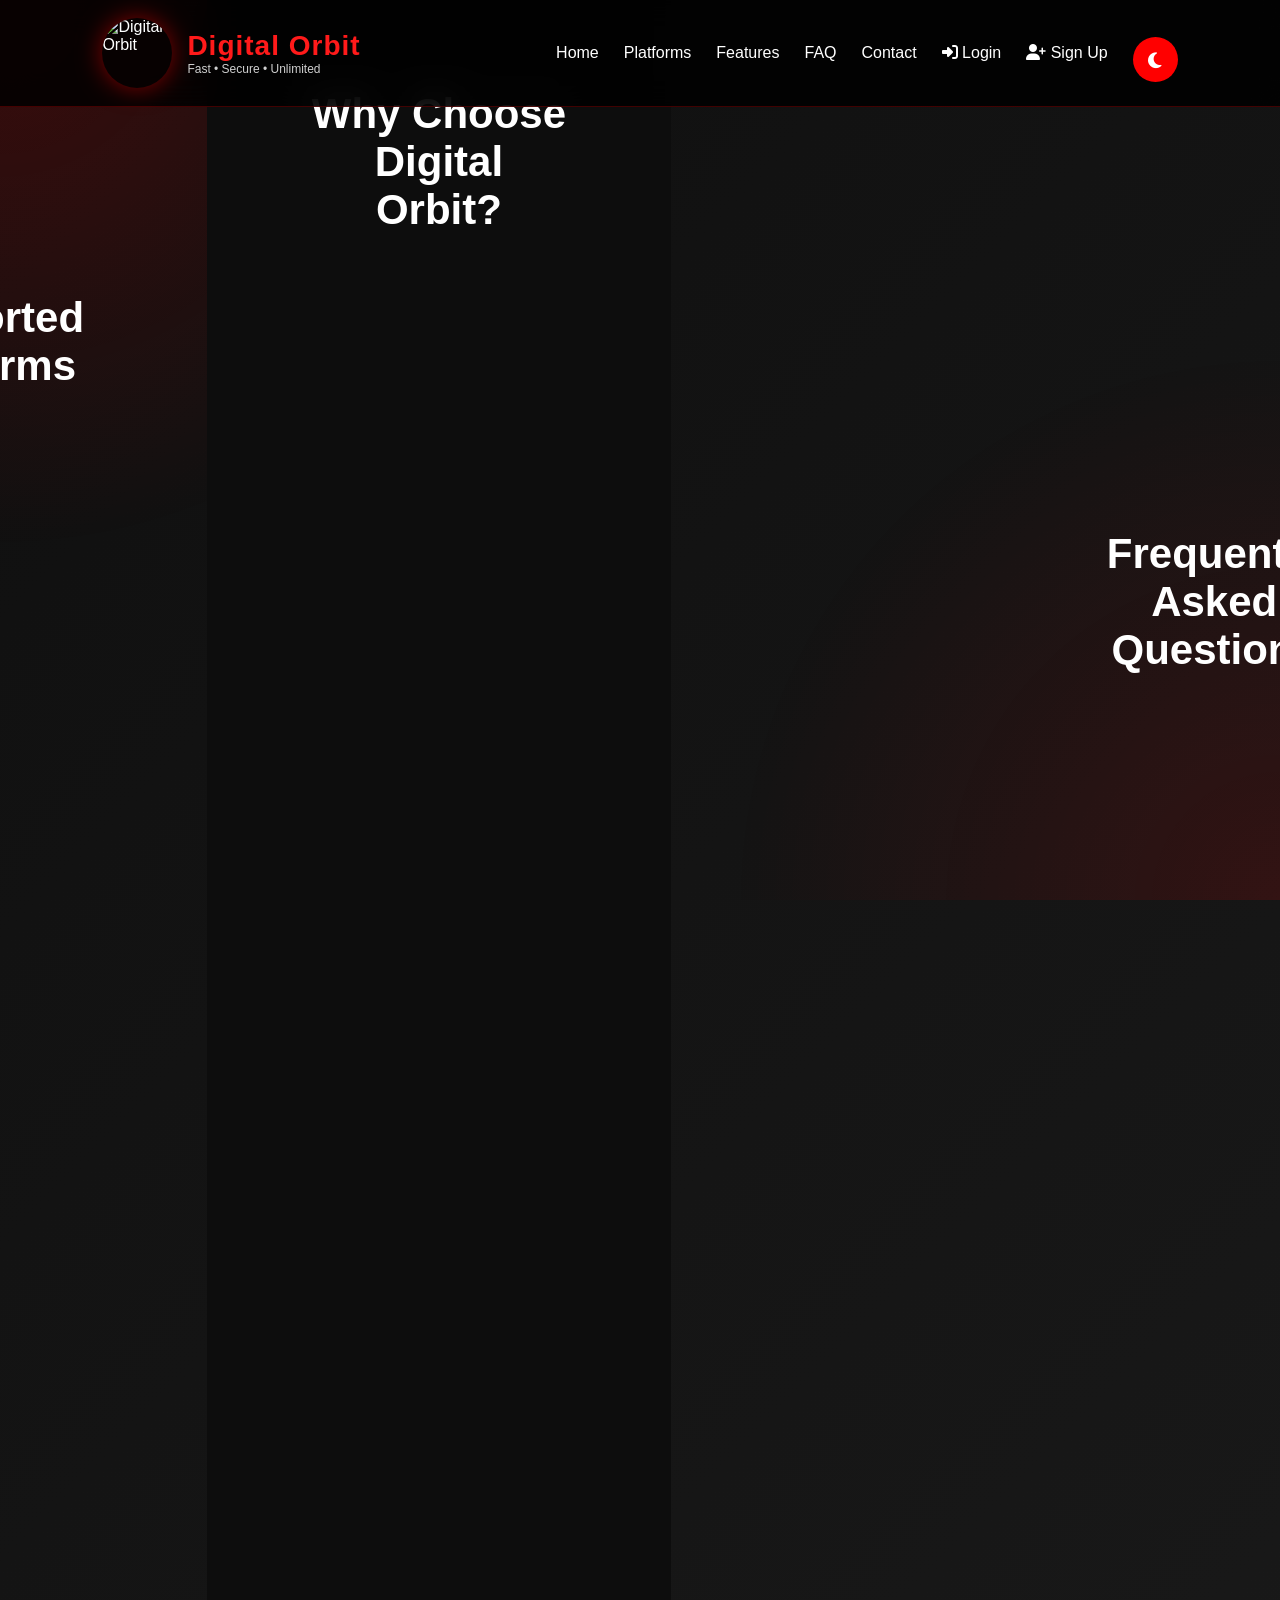
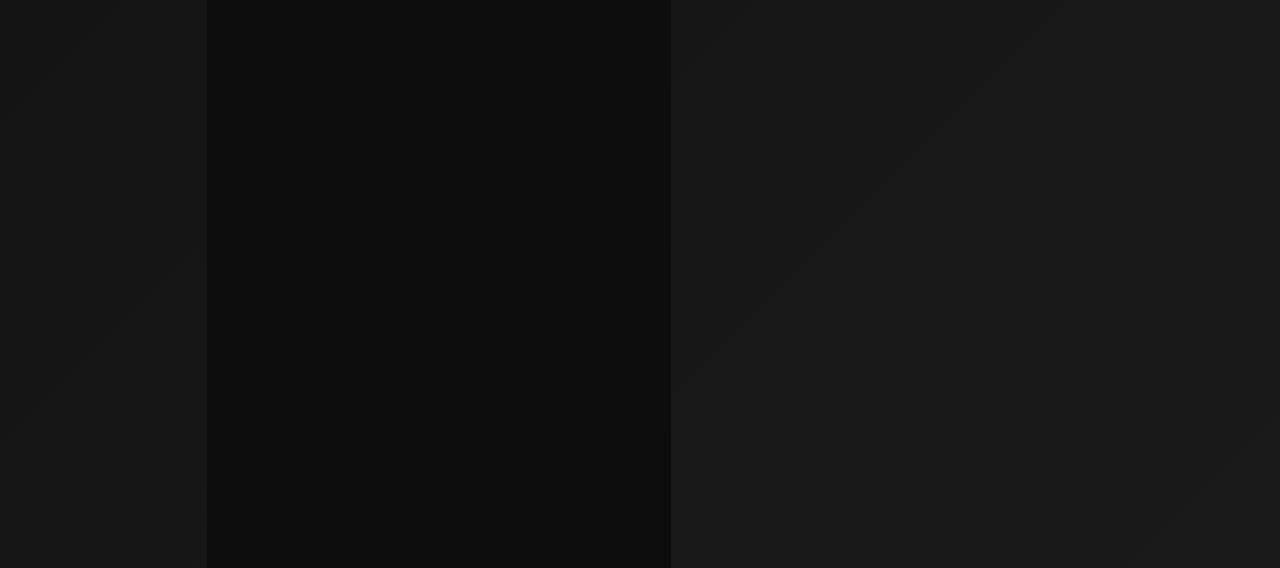
==== commit df345eba: "Update index.html" ====
--- a/index.html
+++ b/index.html
@@ -438,79 +438,7 @@
 
 <script type="module" src="khan.js"></script>
 
-<script type="module">
-
-import { initializeApp } from "https://www.gstatic.com/firebasejs/12.16.0/firebase-app.js";
-
-import {
-getAuth,
-onAuthStateChanged,
-signOut
-} from "https://www.gstatic.com/firebasejs/12.16.0/firebase-auth.js";
-
-const firebaseConfig = {
-
-apiKey: "AIzaSyDmCHkAqiFFCZFslAzP7une-1r47P0o4qk",
-
-authDomain: "video-downloader-b4bcb.firebaseapp.com",
-
-projectId: "video-downloader-b4bcb",
-
-storageBucket: "video-downloader-b4bcb.firebasestorage.app",
-
-messagingSenderId: "138753511187",
-
-appId: "1:138753511187:web:8c13c7eee6d9511459d4e6"
-
-};
-
-const app = initializeApp(firebaseConfig);
-
-const auth = getAuth(app);
-
-const loginLink=document.getElementById("loginLink");
-const signupLink=document.getElementById("signupLink");
-const userBox=document.getElementById("userBox");
-const userEmail=document.getElementById("userEmail");
-const logoutBtn=document.getElementById("logoutBtn");
-const downloadBtn=document.getElementById("downloadBtn");
-const loginNotice=document.getElementById("loginNotice");
-
-onAuthStateChanged(auth,(user)=>{
-
-if(user){
-
-loginLink.style.display="none";
-signupLink.style.display="none";
-userBox.style.display="flex";
-
-userEmail.textContent=user.email;
-
-downloadBtn.disabled=false;
-loginNotice.style.display="none";
-
-}else{
-
-loginLink.style.display="inline-block";
-signupLink.style.display="inline-block";
-userBox.style.display="none";
-
-downloadBtn.disabled=true;
-loginNotice.style.display="block";
-
-}
-
-});
-
-logoutBtn.addEventListener("click",()=>{
-
-signOut(auth);
-
-alert("Logged Out Successfully");
-
-});
-
-</script>
+
 
 </body>
 
--- a/login.css
+++ b/login.css
@@ -0,0 +1,120 @@
+*{
+    margin:0;
+    padding:0;
+    box-sizing:border-box;
+    font-family:Arial,sans-serif;
+}
+
+body{
+    display:flex;
+    justify-content:center;
+    align-items:center;
+    min-height:100vh;
+    background:linear-gradient(135deg,#0f0f0f,#1a1a1a);
+}
+
+.login-container{
+    width:100%;
+    display:flex;
+    justify-content:center;
+    align-items:center;
+    padding:20px;
+}
+
+.login-box{
+    width:400px;
+    background:rgba(255,255,255,.08);
+    backdrop-filter:blur(12px);
+    border:1px solid rgba(255,255,255,.1);
+    border-radius:20px;
+    padding:40px 30px;
+    text-align:center;
+    box-shadow:0 0 30px rgba(255,0,0,.25);
+}
+
+.login-box h1{
+    color:#ff2b2b;
+    margin-bottom:10px;
+}
+
+.login-box p{
+    color:#ddd;
+    margin-bottom:25px;
+}
+
+.input-box{
+    display:flex;
+    align-items:center;
+    background:#1e1e1e;
+    border:1px solid #333;
+    border-radius:10px;
+    margin-bottom:18px;
+    padding:12px;
+}
+
+.input-box i{
+    color:#ff2b2b;
+    margin-right:10px;
+}
+
+.input-box input{
+    width:100%;
+    background:transparent;
+    border:none;
+    outline:none;
+    color:#fff;
+    font-size:16px;
+}
+
+button{
+    width:100%;
+    padding:14px;
+    margin-top:12px;
+    border:none;
+    border-radius:10px;
+    cursor:pointer;
+    font-size:16px;
+    font-weight:bold;
+    transition:.3s;
+}
+
+#loginBtn{
+    background:#ff2b2b;
+    color:#fff;
+}
+
+#loginBtn:hover{
+    background:#d90000;
+}
+
+#signupBtn{
+    background:#222;
+    color:#fff;
+    border:1px solid #444;
+}
+
+#signupBtn:hover{
+    background:#333;
+}
+
+.forgot,
+.back{
+    margin-top:18px;
+}
+
+.forgot a,
+.back a{
+    color:#ff2b2b;
+    text-decoration:none;
+}
+
+.forgot a:hover,
+.back a:hover{
+    text-decoration:underline;
+}
+
+@media(max-width:500px){
+    .login-box{
+        width:100%;
+    }
+}
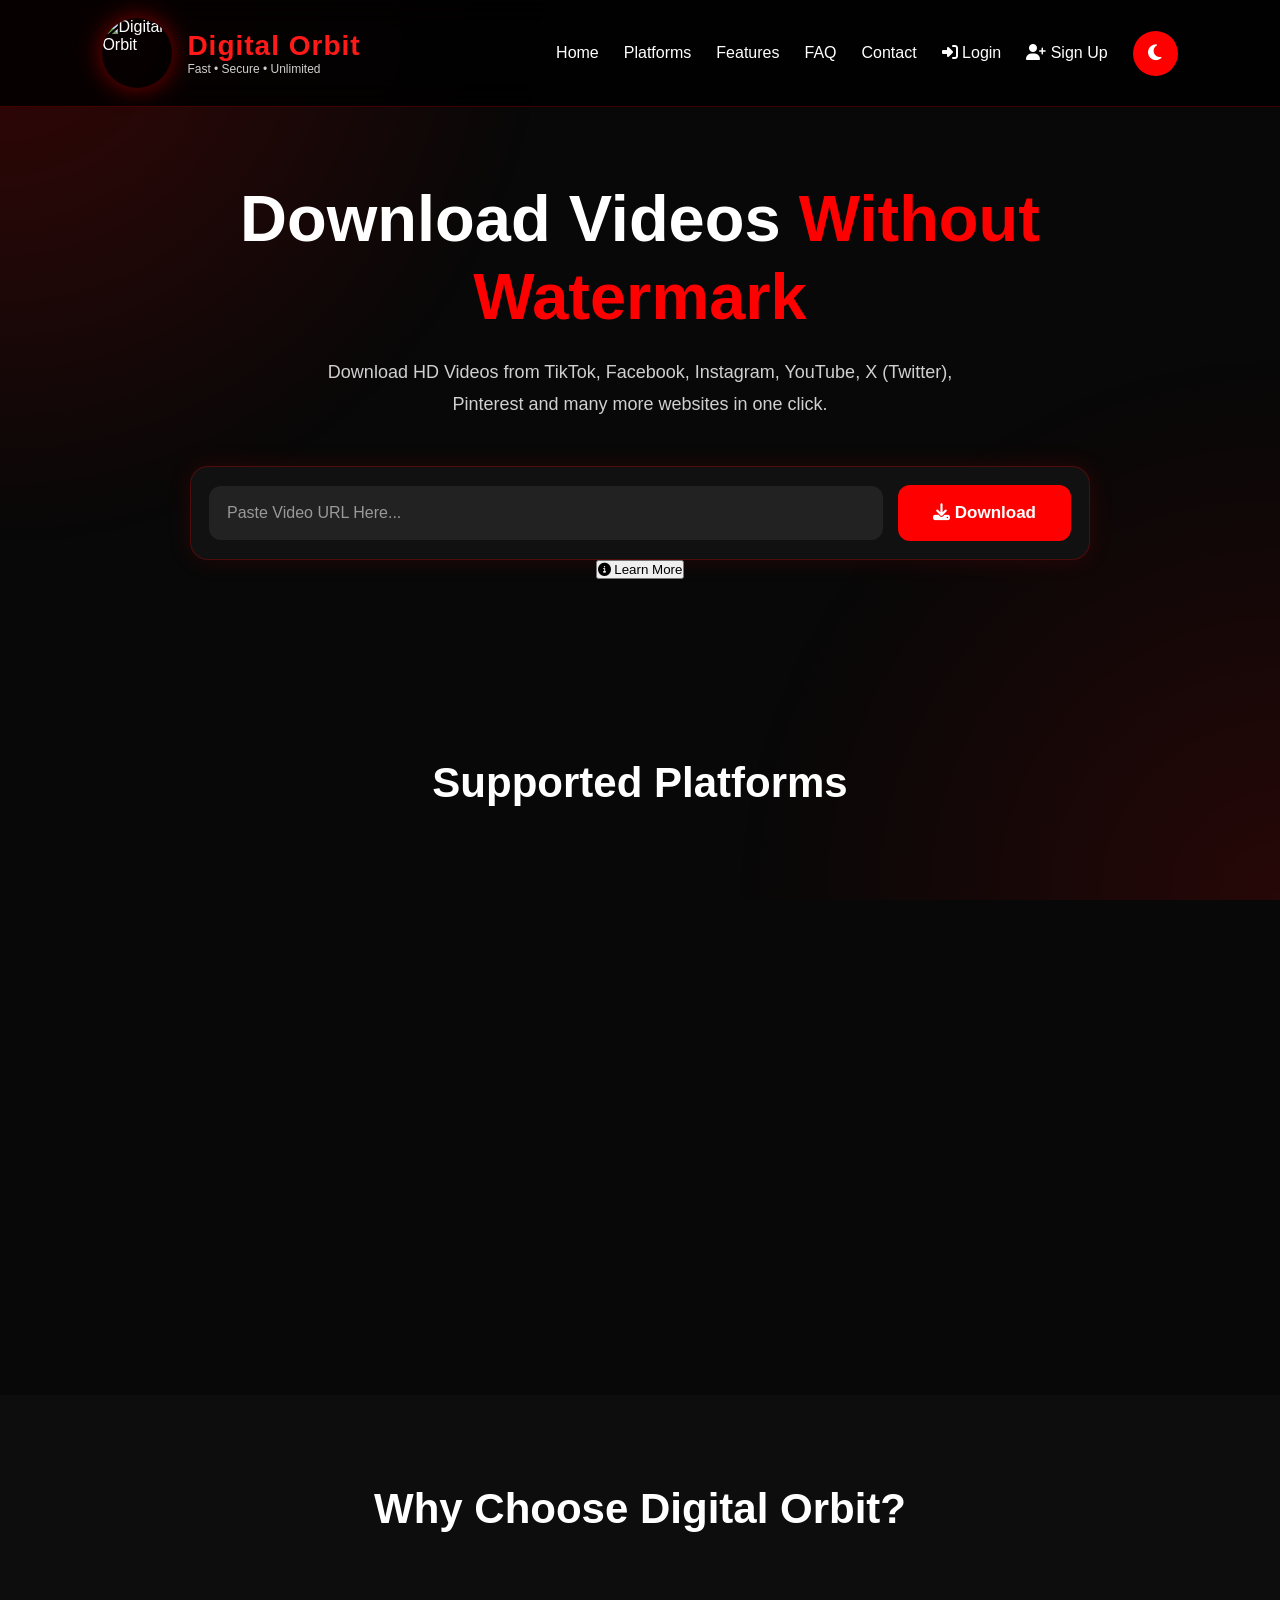
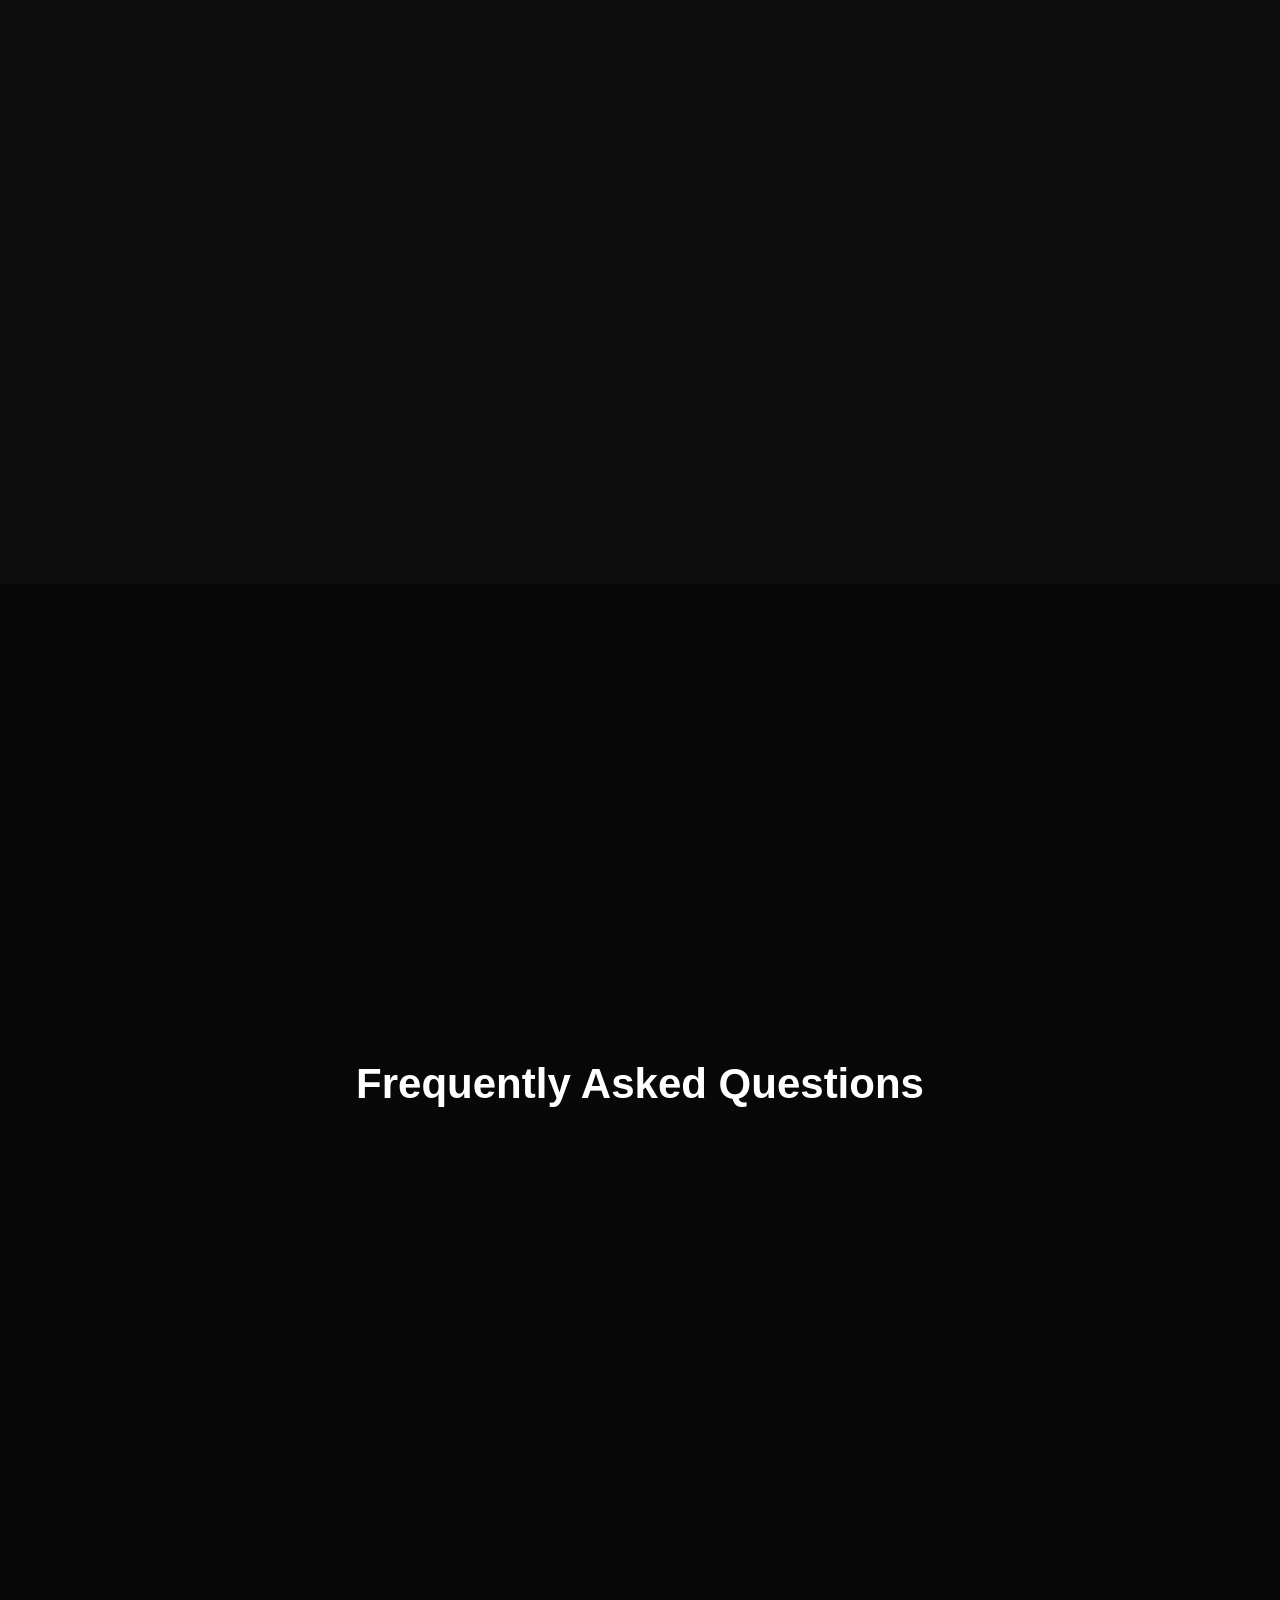
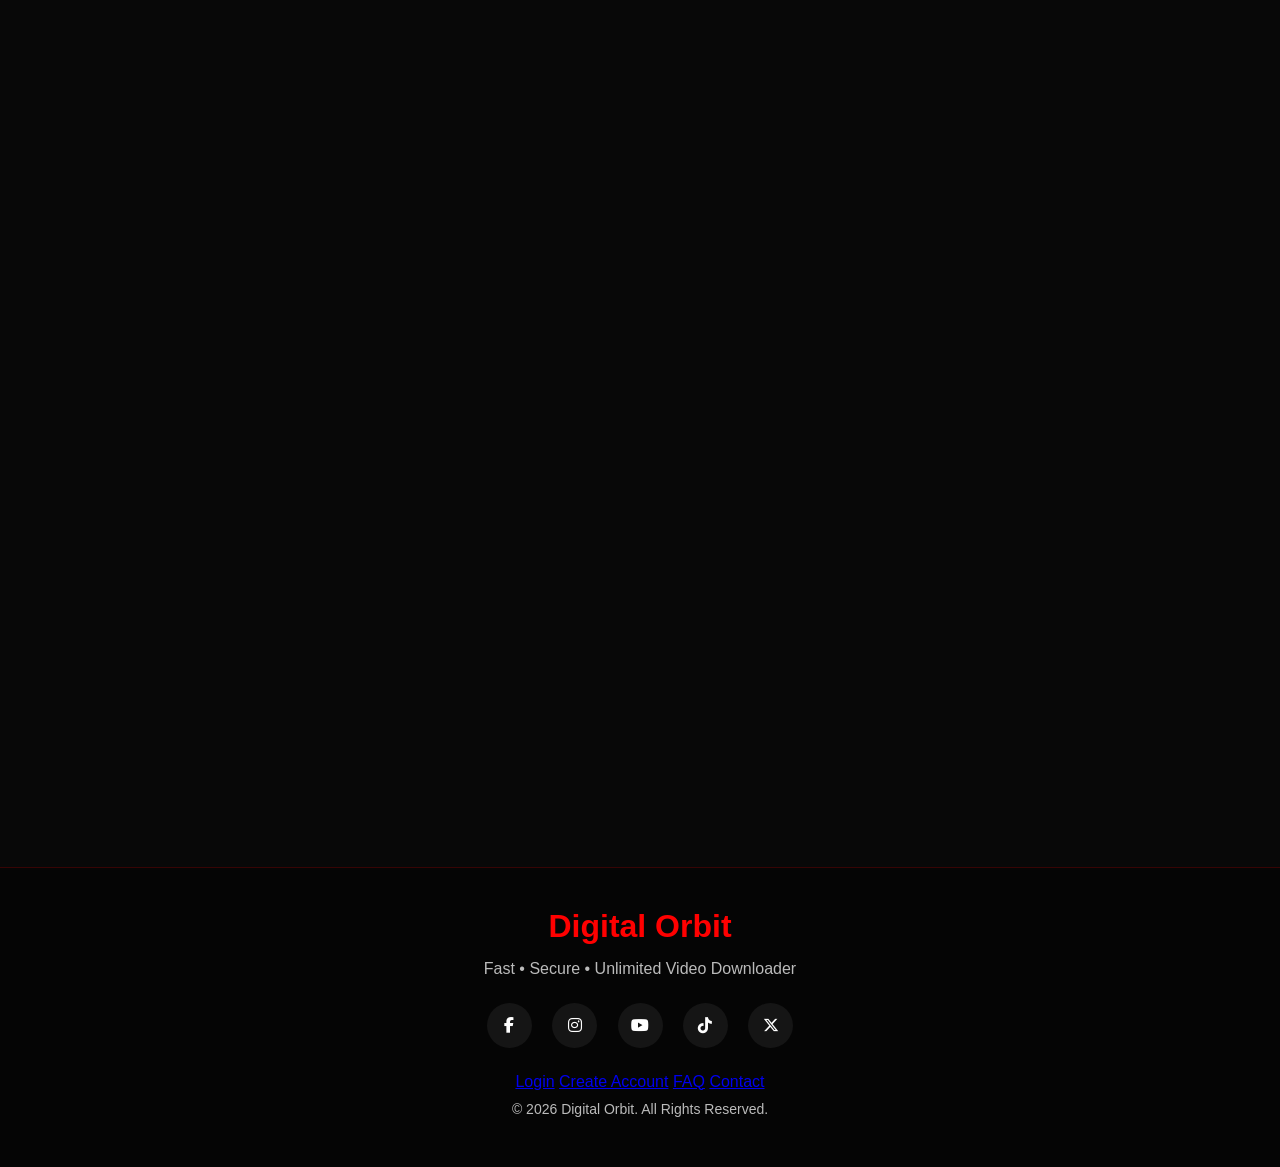
==== commit 06028542: "Update index.html" ====
--- a/index.html
+++ b/index.html
@@ -7,7 +7,7 @@
 <title>Digital Orbit | Video Downloader</title>
 
 <link rel="stylesheet" href="khan.css">
-<link rel="stylesheet" href="login.css">
+
 
 <link rel="preconnect" href="https://fonts.googleapis.com">
 
--- a/khan.css
+++ b/khan.css
@@ -842,4 +842,4 @@
 
 }
 
-}+}
